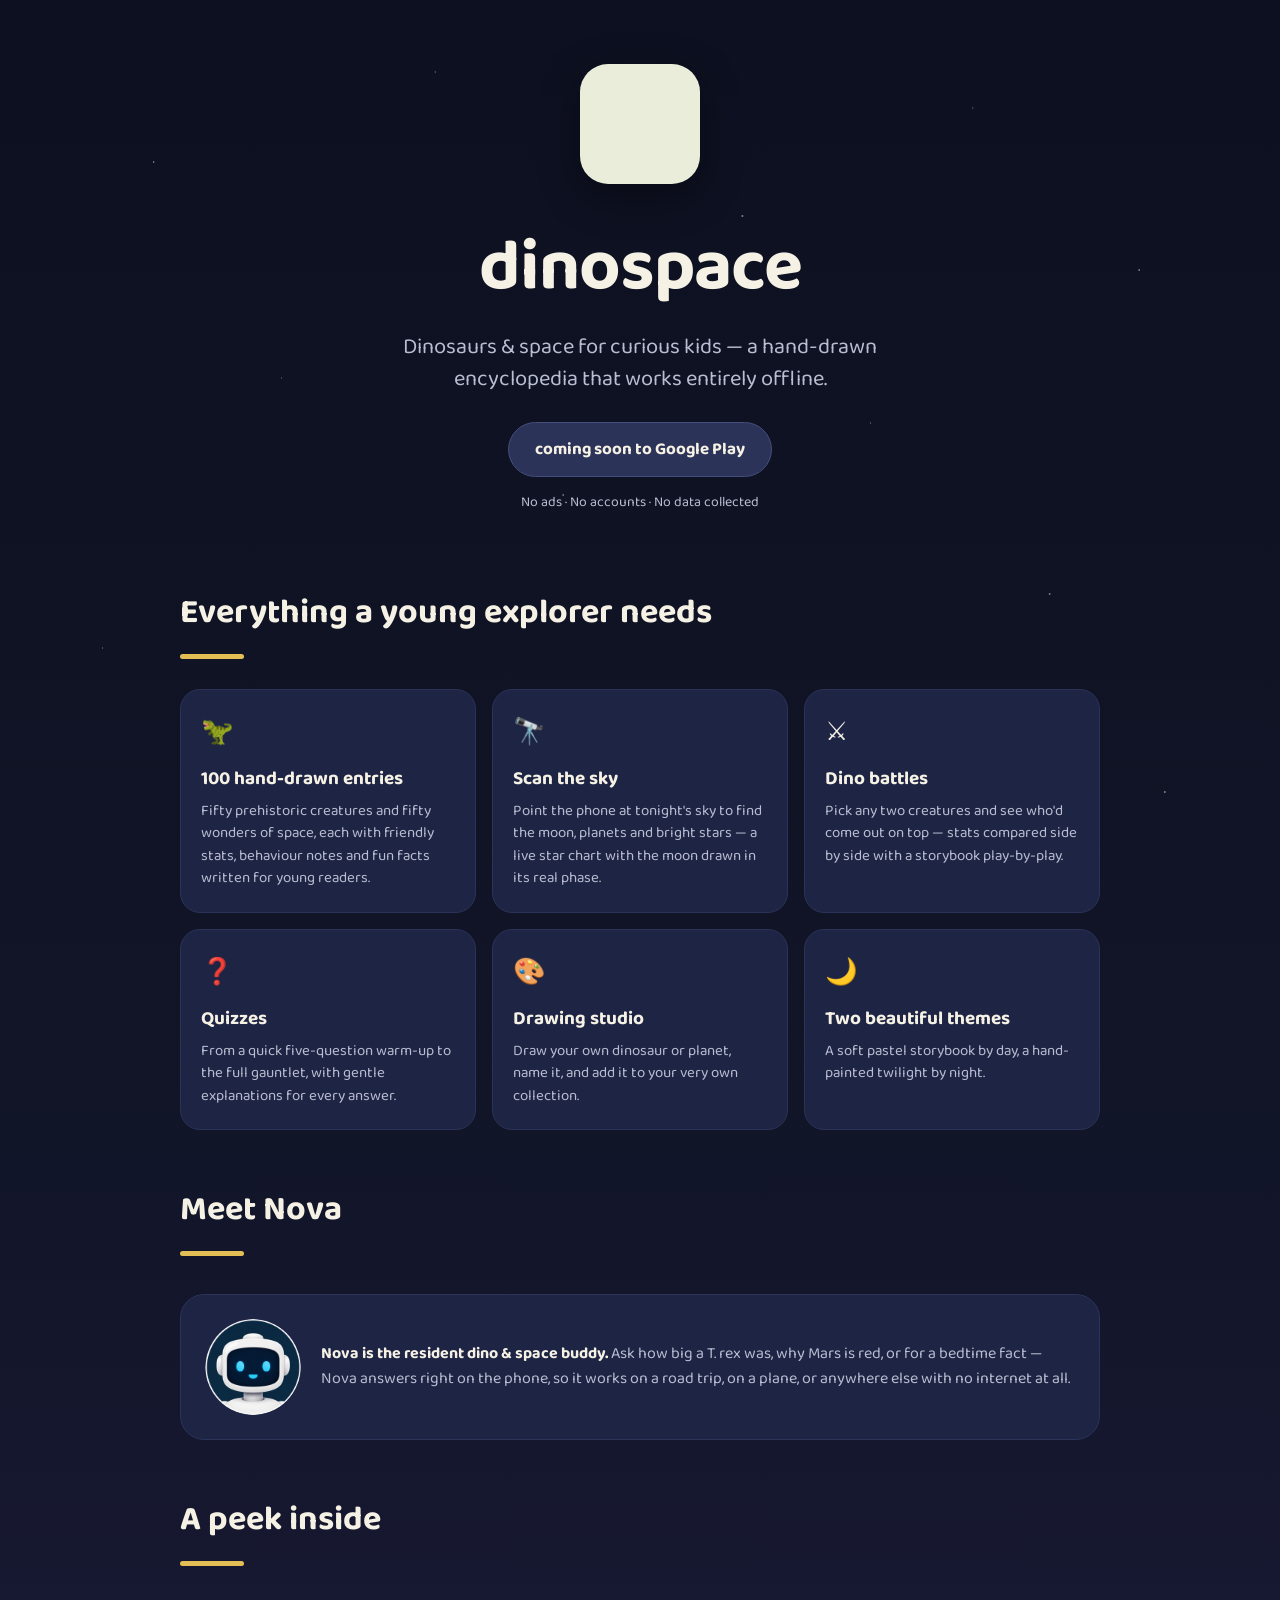
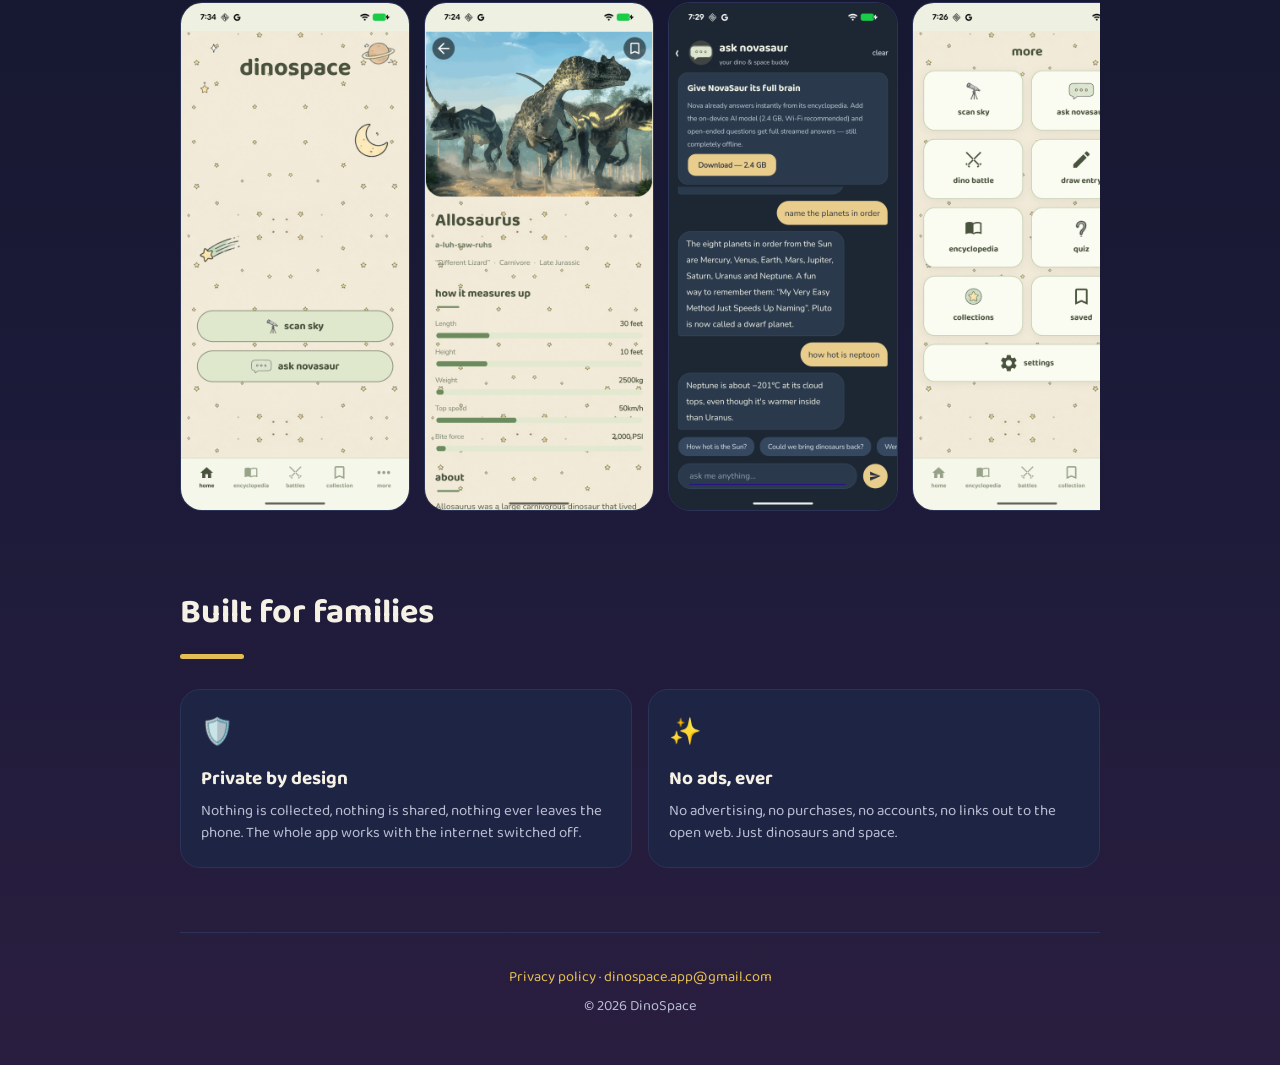
==== docs/index.html @ 6e9ebc9a "A front door on the web: the DinoSpace landing page, twilight-styled, with the privacy policy one cl" ====
<!DOCTYPE html>
<html lang="en">
<head>
<meta charset="utf-8">
<meta name="viewport" content="width=device-width, initial-scale=1">
<title>DinoSpace — dinosaurs &amp; space for curious kids</title>
<meta name="description" content="A hand-drawn dinosaur and space encyclopedia for kids. 100 entries, quizzes, dino battles, a live sky scanner and a friendly robot buddy — entirely offline, no ads, no accounts.">
<meta property="og:title" content="DinoSpace — dinosaurs &amp; space for curious kids">
<meta property="og:description" content="A hand-drawn dinosaur and space encyclopedia for kids. Entirely offline. No ads, no accounts, no data collected.">
<meta property="og:image" content="https://karthikeya0923.github.io/dinospace/assets/feature.png">
<link rel="icon" type="image/png" href="assets/icon.png">
<link rel="preconnect" href="https://fonts.googleapis.com">
<link rel="preconnect" href="https://fonts.gstatic.com" crossorigin>
<link href="https://fonts.googleapis.com/css2?family=Baloo+2:wght@500;700&display=swap" rel="stylesheet">
<style>
  :root{
    --night:#111527; --night2:#1b2140; --cream:#F5F1E4; --muted:#B9BDD1;
    --gold:#E3BE55; --sage:#7d9b76; --card:#1e2444;
  }
  *{margin:0;padding:0;box-sizing:border-box}
  body{
    font-family:'Baloo 2',system-ui,sans-serif; color:var(--cream);
    background:linear-gradient(180deg,#0d1020 0%, #111527 40%, #1b1a38 75%, #2a1e3f 100%);
    min-height:100vh; overflow-x:hidden;
  }
  /* a quiet star field, no scripts needed */
  .stars{position:fixed;inset:0;pointer-events:none;opacity:.7;background-image:
    radial-gradient(1.2px 1.2px at 12% 18%, #fff, transparent),
    radial-gradient(1px 1px at 34% 8%, #ffffffcc, transparent),
    radial-gradient(1.4px 1.4px at 58% 24%, #fff, transparent),
    radial-gradient(1px 1px at 76% 12%, #ffffffaa, transparent),
    radial-gradient(1.3px 1.3px at 89% 30%, #fff, transparent),
    radial-gradient(1px 1px at 22% 42%, #ffffff99, transparent),
    radial-gradient(1.2px 1.2px at 44% 55%, #fff, transparent),
    radial-gradient(1px 1px at 68% 47%, #ffffffbb, transparent),
    radial-gradient(1.3px 1.3px at 82% 66%, #fff, transparent),
    radial-gradient(1px 1px at 8% 72%, #ffffffaa, transparent),
    radial-gradient(1.2px 1.2px at 30% 85%, #fff, transparent),
    radial-gradient(1px 1px at 55% 78%, #ffffff99, transparent),
    radial-gradient(1.4px 1.4px at 91% 88%, #fff, transparent);}
  .wrap{max-width:960px;margin:0 auto;padding:0 20px;position:relative}
  header{padding:64px 0 28px;text-align:center}
  header img.icon{width:120px;height:120px;border-radius:28px;box-shadow:0 12px 40px #00000066}
  h1{font-size:clamp(44px,8vw,72px);font-weight:700;letter-spacing:-1px;margin-top:18px}
  .tagline{font-size:clamp(17px,3vw,22px);color:var(--muted);max-width:560px;margin:6px auto 0;line-height:1.45}
  .badge{display:inline-block;margin-top:26px;background:var(--gold);color:#241d06;font-weight:700;
    padding:13px 26px;border-radius:100px;font-size:17px;text-decoration:none}
  .badge.soon{background:#2c3358;color:var(--cream);border:1.5px solid #454e7c}
  .trust{margin-top:14px;color:var(--muted);font-size:14px}
  section{padding:44px 0 8px}
  h2{font-size:clamp(26px,4.5vw,34px);margin-bottom:6px}
  h2 + p.sub{color:var(--muted);margin-bottom:24px;font-size:16.5px}
  .accent{display:inline-block;width:64px;height:5px;border-radius:3px;background:var(--gold);margin:8px 0 22px}
  .grid{display:grid;grid-template-columns:repeat(auto-fit,minmax(260px,1fr));gap:16px}
  .card{background:var(--card);border:1.4px solid #2c3358;border-radius:20px;padding:22px 20px}
  .card h3{font-size:19px;margin-bottom:6px;color:var(--cream)}
  .card p{color:var(--muted);font-size:15px;line-height:1.5}
  .card .em{font-size:26px;display:block;margin-bottom:10px}
  .buddy{display:flex;gap:20px;align-items:center;background:var(--card);border:1.4px solid #2c3358;
    border-radius:24px;padding:24px;margin-top:8px;flex-wrap:wrap}
  .buddy img{width:96px;height:96px;border-radius:50%}
  .buddy p{color:var(--muted);line-height:1.55;flex:1;min-width:240px}
  .shots{display:flex;gap:14px;overflow-x:auto;padding:6px 2px 22px;scroll-snap-type:x mandatory}
  .shots img{width:230px;border-radius:22px;border:1.4px solid #2c3358;scroll-snap-align:start;flex:none}
  footer{margin-top:56px;padding:30px 0 44px;border-top:1px solid #2c3358;color:var(--muted);font-size:14.5px;text-align:center;line-height:2}
  footer a{color:var(--gold);text-decoration:none}
</style>
</head>
<body>
<div class="stars"></div>
<div class="wrap">

  <header>
    <img class="icon" src="assets/icon.png" alt="DinoSpace app icon">
    <h1>dinospace</h1>
    <p class="tagline">Dinosaurs &amp; space for curious kids — a hand-drawn encyclopedia that works entirely offline.</p>
    <a class="badge soon" href="#" onclick="return false">coming soon to Google Play</a>
    <p class="trust">No ads · No accounts · No data collected</p>
  </header>

  <section>
    <h2>Everything a young explorer needs</h2>
    <span class="accent"></span>
    <div class="grid">
      <div class="card"><span class="em">🦖</span><h3>100 hand-drawn entries</h3><p>Fifty prehistoric creatures and fifty wonders of space, each with friendly stats, behaviour notes and fun facts written for young readers.</p></div>
      <div class="card"><span class="em">🔭</span><h3>Scan the sky</h3><p>Point the phone at tonight's sky to find the moon, planets and bright stars — a live star chart with the moon drawn in its real phase.</p></div>
      <div class="card"><span class="em">⚔️</span><h3>Dino battles</h3><p>Pick any two creatures and see who'd come out on top — stats compared side by side with a storybook play-by-play.</p></div>
      <div class="card"><span class="em">❓</span><h3>Quizzes</h3><p>From a quick five-question warm-up to the full gauntlet, with gentle explanations for every answer.</p></div>
      <div class="card"><span class="em">🎨</span><h3>Drawing studio</h3><p>Draw your own dinosaur or planet, name it, and add it to your very own collection.</p></div>
      <div class="card"><span class="em">🌙</span><h3>Two beautiful themes</h3><p>A soft pastel storybook by day, a hand-painted twilight by night.</p></div>
    </div>
  </section>

  <section>
    <h2>Meet Nova</h2>
    <span class="accent"></span>
    <div class="buddy">
      <img src="assets/nova.png" alt="Nova, the DinoSpace robot buddy">
      <p><strong style="color:var(--cream)">Nova is the resident dino &amp; space buddy.</strong> Ask how big a T.&nbsp;rex was, why Mars is red, or for a bedtime fact — Nova answers right on the phone, so it works on a road trip, on a plane, or anywhere else with no internet at all.</p>
    </div>
  </section>

  <section>
    <h2>A peek inside</h2>
    <span class="accent"></span>
    <div class="shots">
      <img src="store-screenshots/01-home.png" alt="DinoSpace home screen">
      <img src="store-screenshots/02-creature-entry.png" alt="A creature entry page">
      <img src="store-screenshots/03-ask-novasaur.png" alt="Asking Nova a question">
      <img src="store-screenshots/04-more-grid.png" alt="All activities">
      <img src="store-screenshots/05-dinospace-theme.png" alt="The twilight theme">
      <img src="store-screenshots/06-quiz-night-theme.png" alt="Quiz time">
    </div>
  </section>

  <section>
    <h2>Built for families</h2>
    <span class="accent"></span>
    <div class="grid">
      <div class="card"><span class="em">🛡️</span><h3>Private by design</h3><p>Nothing is collected, nothing is shared, nothing ever leaves the phone. The whole app works with the internet switched off.</p></div>
      <div class="card"><span class="em">✨</span><h3>No ads, ever</h3><p>No advertising, no purchases, no accounts, no links out to the open web. Just dinosaurs and space.</p></div>
    </div>
  </section>

  <footer>
    <a href="privacy.html">Privacy policy</a> · <a href="mailto:dinospace.app@gmail.com">dinospace.app@gmail.com</a><br>
    © 2026 DinoSpace
  </footer>

</div>
</body>
</html>
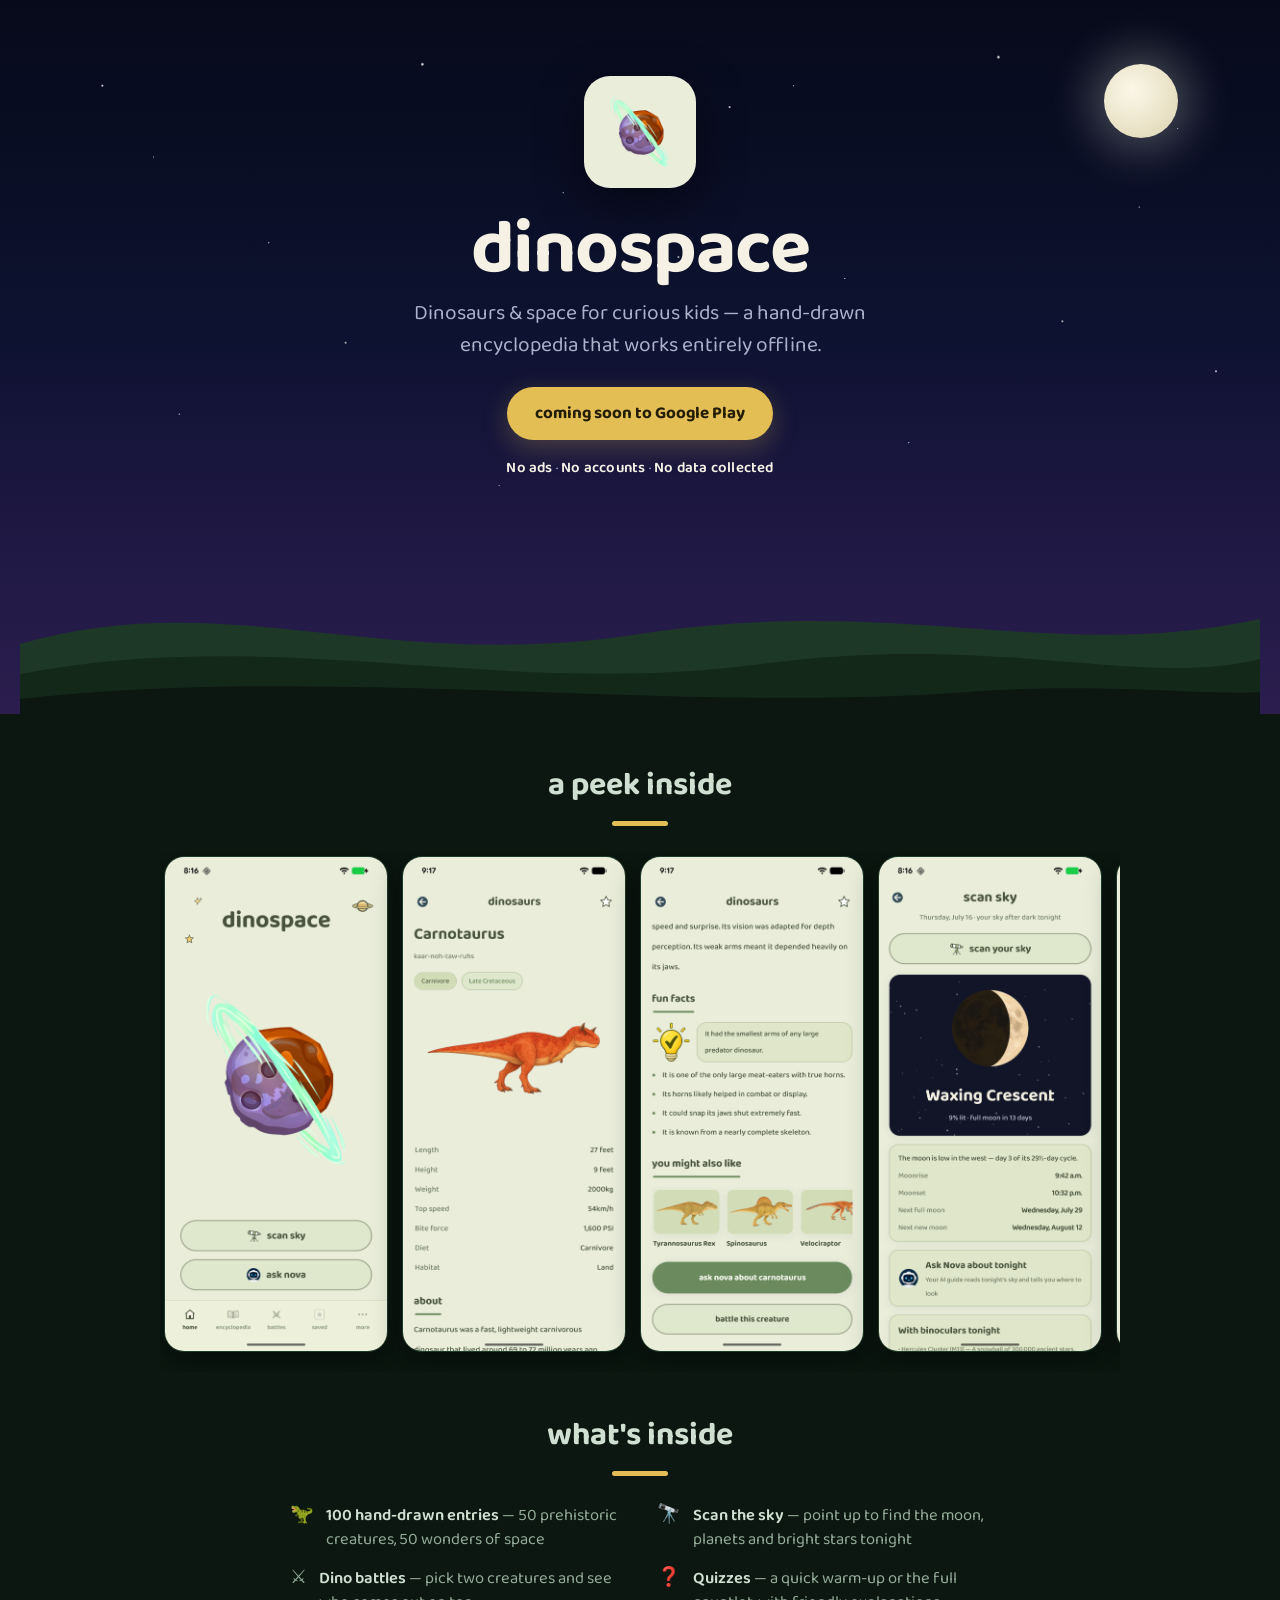
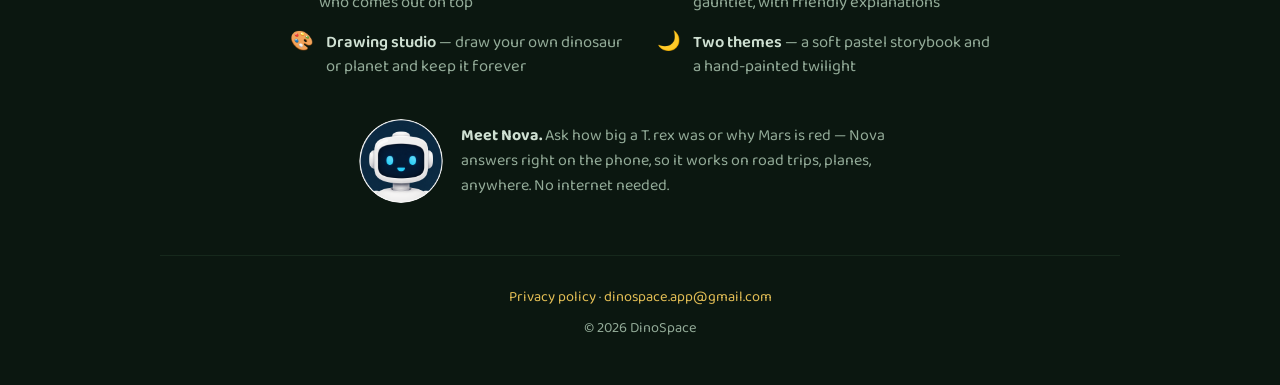
==== commit 8c716187: "The site sits under real stars on grassy hills, the readme shows the app off properly, and the icon " ====
--- a/docs/index.html
+++ b/docs/index.html
@@ -11,122 +11,157 @@
 <link rel="icon" type="image/png" href="assets/icon.png">
 <link rel="preconnect" href="https://fonts.googleapis.com">
 <link rel="preconnect" href="https://fonts.gstatic.com" crossorigin>
-<link href="https://fonts.googleapis.com/css2?family=Baloo+2:wght@500;700&display=swap" rel="stylesheet">
+<link href="https://fonts.googleapis.com/css2?family=Baloo+2:wght@500;600;700&display=swap" rel="stylesheet">
 <style>
   :root{
-    --night:#111527; --night2:#1b2140; --cream:#F5F1E4; --muted:#B9BDD1;
-    --gold:#E3BE55; --sage:#7d9b76; --card:#1e2444;
+    --cream:#f5f1e4; --muted:#aab1c9; --gold:#e3be55;
+    --grass-text:#cfe0d2; --grass-muted:#93ab98;
   }
   *{margin:0;padding:0;box-sizing:border-box}
-  body{
-    font-family:'Baloo 2',system-ui,sans-serif; color:var(--cream);
-    background:linear-gradient(180deg,#0d1020 0%, #111527 40%, #1b1a38 75%, #2a1e3f 100%);
-    min-height:100vh; overflow-x:hidden;
+  html{scroll-behavior:smooth}
+  body{font-family:'Baloo 2',system-ui,sans-serif;background:#0b1710;color:var(--cream);overflow-x:hidden}
+
+  /* ---------- the night sky ---------- */
+  .sky{
+    position:relative;
+    background:linear-gradient(180deg,#060a1a 0%,#0d1230 46%,#1d1742 72%,#2b1e4e 100%);
+    padding:76px 20px 0;
+    text-align:center;
   }
-  /* a quiet star field, no scripts needed */
-  .stars{position:fixed;inset:0;pointer-events:none;opacity:.7;background-image:
-    radial-gradient(1.2px 1.2px at 12% 18%, #fff, transparent),
-    radial-gradient(1px 1px at 34% 8%, #ffffffcc, transparent),
-    radial-gradient(1.4px 1.4px at 58% 24%, #fff, transparent),
-    radial-gradient(1px 1px at 76% 12%, #ffffffaa, transparent),
-    radial-gradient(1.3px 1.3px at 89% 30%, #fff, transparent),
-    radial-gradient(1px 1px at 22% 42%, #ffffff99, transparent),
-    radial-gradient(1.2px 1.2px at 44% 55%, #fff, transparent),
-    radial-gradient(1px 1px at 68% 47%, #ffffffbb, transparent),
-    radial-gradient(1.3px 1.3px at 82% 66%, #fff, transparent),
-    radial-gradient(1px 1px at 8% 72%, #ffffffaa, transparent),
-    radial-gradient(1.2px 1.2px at 30% 85%, #fff, transparent),
-    radial-gradient(1px 1px at 55% 78%, #ffffff99, transparent),
-    radial-gradient(1.4px 1.4px at 91% 88%, #fff, transparent);}
-  .wrap{max-width:960px;margin:0 auto;padding:0 20px;position:relative}
-  header{padding:64px 0 28px;text-align:center}
-  header img.icon{width:120px;height:120px;border-radius:28px;box-shadow:0 12px 40px #00000066}
-  h1{font-size:clamp(44px,8vw,72px);font-weight:700;letter-spacing:-1px;margin-top:18px}
-  .tagline{font-size:clamp(17px,3vw,22px);color:var(--muted);max-width:560px;margin:6px auto 0;line-height:1.45}
-  .badge{display:inline-block;margin-top:26px;background:var(--gold);color:#241d06;font-weight:700;
-    padding:13px 26px;border-radius:100px;font-size:17px;text-decoration:none}
-  .badge.soon{background:#2c3358;color:var(--cream);border:1.5px solid #454e7c}
-  .trust{margin-top:14px;color:var(--muted);font-size:14px}
-  section{padding:44px 0 8px}
-  h2{font-size:clamp(26px,4.5vw,34px);margin-bottom:6px}
-  h2 + p.sub{color:var(--muted);margin-bottom:24px;font-size:16.5px}
-  .accent{display:inline-block;width:64px;height:5px;border-radius:3px;background:var(--gold);margin:8px 0 22px}
-  .grid{display:grid;grid-template-columns:repeat(auto-fit,minmax(260px,1fr));gap:16px}
-  .card{background:var(--card);border:1.4px solid #2c3358;border-radius:20px;padding:22px 20px}
-  .card h3{font-size:19px;margin-bottom:6px;color:var(--cream)}
-  .card p{color:var(--muted);font-size:15px;line-height:1.5}
-  .card .em{font-size:26px;display:block;margin-bottom:10px}
-  .buddy{display:flex;gap:20px;align-items:center;background:var(--card);border:1.4px solid #2c3358;
-    border-radius:24px;padding:24px;margin-top:8px;flex-wrap:wrap}
-  .buddy img{width:96px;height:96px;border-radius:50%}
-  .buddy p{color:var(--muted);line-height:1.55;flex:1;min-width:240px}
-  .shots{display:flex;gap:14px;overflow-x:auto;padding:6px 2px 22px;scroll-snap-type:x mandatory}
-  .shots img{width:230px;border-radius:22px;border:1.4px solid #2c3358;scroll-snap-align:start;flex:none}
-  footer{margin-top:56px;padding:30px 0 44px;border-top:1px solid #2c3358;color:var(--muted);font-size:14.5px;text-align:center;line-height:2}
+  .stars,.stars2{position:absolute;inset:0;pointer-events:none}
+  .stars{background-image:
+    radial-gradient(1.5px 1.5px at 8% 12%,#fff,transparent),
+    radial-gradient(1px 1px at 21% 34%,#dfe6ff,transparent),
+    radial-gradient(2px 2px at 33% 9%,#fff,transparent),
+    radial-gradient(1px 1px at 44% 27%,#cdd6ff,transparent),
+    radial-gradient(1.5px 1.5px at 57% 15%,#fff,transparent),
+    radial-gradient(1px 1px at 66% 39%,#dfe6ff,transparent),
+    radial-gradient(2px 2px at 78% 8%,#fff,transparent),
+    radial-gradient(1px 1px at 89% 29%,#cdd6ff,transparent),
+    radial-gradient(1.5px 1.5px at 95% 52%,#fff,transparent),
+    radial-gradient(1px 1px at 14% 58%,#dfe6ff,transparent),
+    radial-gradient(1.5px 1.5px at 48% 55%,#fff,transparent),
+    radial-gradient(1px 1px at 71% 62%,#cdd6ff,transparent);}
+  .stars2{background-image:
+    radial-gradient(1px 1px at 12% 22%,#ffffffb0,transparent),
+    radial-gradient(1.5px 1.5px at 27% 48%,#ffffffd0,transparent),
+    radial-gradient(1px 1px at 39% 68%,#ffffffa0,transparent),
+    radial-gradient(1.5px 1.5px at 53% 36%,#ffffffd0,transparent),
+    radial-gradient(1px 1px at 62% 12%,#ffffffb0,transparent),
+    radial-gradient(1.5px 1.5px at 83% 45%,#ffffffd0,transparent),
+    radial-gradient(1px 1px at 92% 18%,#ffffffa0,transparent);
+    animation:twinkle 3.6s ease-in-out infinite alternate;}
+  @keyframes twinkle{from{opacity:.25}to{opacity:1}}
+
+  .moon{
+    position:absolute;top:64px;right:8%;width:74px;height:74px;border-radius:50%;
+    background:radial-gradient(circle at 38% 36%,#fbf7e8,#e9e2c6 62%,#d9d0ae);
+    box-shadow:0 0 46px 12px rgba(245,241,228,.28);
+  }
+  @media(max-width:640px){.moon{width:52px;height:52px;right:10%;top:44px}}
+
+  .hero{position:relative;max-width:660px;margin:0 auto}
+  .hero img.icon{width:112px;height:112px;border-radius:26px;box-shadow:0 14px 44px rgba(0,0,0,.55)}
+  .hero h1{font-size:clamp(46px,9vw,76px);font-weight:700;letter-spacing:-1.5px;margin-top:16px;line-height:1}
+  .hero p.tag{font-size:clamp(17px,3.2vw,21px);color:var(--muted);margin:10px auto 0;max-width:520px;line-height:1.5}
+  .pill{display:inline-block;margin-top:26px;padding:13px 28px;border-radius:100px;font-weight:700;font-size:17px;
+    color:#241d06;background:var(--gold);text-decoration:none;box-shadow:0 8px 26px rgba(227,190,85,.25)}
+  .trust{margin-top:16px;font-size:15px;color:var(--muted);letter-spacing:.2px}
+  .trust b{color:var(--cream);font-weight:600}
+
+  /* ---------- grassy hills ---------- */
+  .hills{display:block;width:100%;height:190px;margin-top:44px}
+  @media(max-width:640px){.hills{height:120px;margin-top:34px}}
+
+  /* ---------- on the grass ---------- */
+  .grass{background:#0b1710;padding:8px 20px 30px}
+  .inner{max-width:960px;margin:0 auto}
+  h2{font-size:clamp(24px,4.5vw,32px);color:var(--grass-text);text-align:center;margin-top:38px}
+  .rule{width:56px;height:5px;border-radius:3px;background:var(--gold);margin:10px auto 26px}
+
+  .shots{display:flex;gap:14px;overflow-x:auto;padding:4px 4px 20px;scroll-snap-type:x mandatory;
+    -webkit-overflow-scrolling:touch}
+  .shots img{width:224px;border-radius:20px;border:1px solid #1e3a28;scroll-snap-align:center;flex:none;
+    box-shadow:0 10px 30px rgba(0,0,0,.4)}
+
+  .feat{max-width:700px;margin:0 auto;display:grid;grid-template-columns:1fr 1fr;gap:14px 34px}
+  @media(max-width:600px){.feat{grid-template-columns:1fr}}
+  .feat div{display:flex;gap:12px;align-items:baseline;font-size:16.5px;color:var(--grass-muted);line-height:1.45}
+  .feat b{color:var(--grass-text);font-weight:600}
+  .feat span.e{flex:none;font-size:19px}
+
+  .nova{max-width:640px;margin:40px auto 0;display:flex;gap:18px;align-items:center;justify-content:center;flex-wrap:wrap;text-align:left}
+  .nova img{width:84px;height:84px;border-radius:50%;flex:none}
+  .nova p{color:var(--grass-muted);font-size:16px;line-height:1.55;max-width:460px}
+  .nova b{color:var(--grass-text)}
+
+  footer{margin-top:52px;padding:26px 0 12px;border-top:1px solid #16281c;text-align:center;
+    color:var(--grass-muted);font-size:14.5px;line-height:2.1}
   footer a{color:var(--gold);text-decoration:none}
 </style>
 </head>
 <body>
-<div class="stars"></div>
-<div class="wrap">
 
-  <header>
+<div class="sky">
+  <div class="stars"></div>
+  <div class="stars2"></div>
+  <div class="moon"></div>
+
+  <div class="hero">
     <img class="icon" src="assets/icon.png" alt="DinoSpace app icon">
     <h1>dinospace</h1>
-    <p class="tagline">Dinosaurs &amp; space for curious kids — a hand-drawn encyclopedia that works entirely offline.</p>
-    <a class="badge soon" href="#" onclick="return false">coming soon to Google Play</a>
-    <p class="trust">No ads · No accounts · No data collected</p>
-  </header>
+    <p class="tag">Dinosaurs &amp; space for curious kids — a hand-drawn encyclopedia that works entirely offline.</p>
+    <a class="pill" href="#peek">coming soon to Google Play</a>
+    <p class="trust"><b>No ads</b> · <b>No accounts</b> · <b>No data collected</b></p>
+  </div>
 
-  <section>
-    <h2>Everything a young explorer needs</h2>
-    <span class="accent"></span>
-    <div class="grid">
-      <div class="card"><span class="em">🦖</span><h3>100 hand-drawn entries</h3><p>Fifty prehistoric creatures and fifty wonders of space, each with friendly stats, behaviour notes and fun facts written for young readers.</p></div>
-      <div class="card"><span class="em">🔭</span><h3>Scan the sky</h3><p>Point the phone at tonight's sky to find the moon, planets and bright stars — a live star chart with the moon drawn in its real phase.</p></div>
-      <div class="card"><span class="em">⚔️</span><h3>Dino battles</h3><p>Pick any two creatures and see who'd come out on top — stats compared side by side with a storybook play-by-play.</p></div>
-      <div class="card"><span class="em">❓</span><h3>Quizzes</h3><p>From a quick five-question warm-up to the full gauntlet, with gentle explanations for every answer.</p></div>
-      <div class="card"><span class="em">🎨</span><h3>Drawing studio</h3><p>Draw your own dinosaur or planet, name it, and add it to your very own collection.</p></div>
-      <div class="card"><span class="em">🌙</span><h3>Two beautiful themes</h3><p>A soft pastel storybook by day, a hand-painted twilight by night.</p></div>
-    </div>
-  </section>
+  <!-- grassy hills, three quiet layers -->
+  <svg class="hills" viewBox="0 0 1440 190" preserveAspectRatio="none" aria-hidden="true">
+    <path d="M0,120 C240,60 420,150 720,110 C1020,70 1200,140 1440,95 L1440,190 L0,190 Z" fill="#1d3826"/>
+    <path d="M0,150 C300,100 560,175 860,140 C1140,108 1300,165 1440,135 L1440,190 L0,190 Z" fill="#14281a"/>
+    <path d="M0,175 C360,140 760,190 1100,168 C1260,158 1380,172 1440,168 L1440,190 L0,190 Z" fill="#0b1710"/>
+  </svg>
+</div>
 
-  <section>
-    <h2>Meet Nova</h2>
-    <span class="accent"></span>
-    <div class="buddy">
-      <img src="assets/nova.png" alt="Nova, the DinoSpace robot buddy">
-      <p><strong style="color:var(--cream)">Nova is the resident dino &amp; space buddy.</strong> Ask how big a T.&nbsp;rex was, why Mars is red, or for a bedtime fact — Nova answers right on the phone, so it works on a road trip, on a plane, or anywhere else with no internet at all.</p>
-    </div>
-  </section>
+<div class="grass">
+  <div class="inner">
 
-  <section>
-    <h2>A peek inside</h2>
-    <span class="accent"></span>
+    <h2 id="peek">a peek inside</h2>
+    <div class="rule"></div>
     <div class="shots">
       <img src="store-screenshots/01-home.png" alt="DinoSpace home screen">
       <img src="store-screenshots/02-creature-entry.png" alt="A creature entry page">
-      <img src="store-screenshots/03-ask-novasaur.png" alt="Asking Nova a question">
-      <img src="store-screenshots/04-more-grid.png" alt="All activities">
-      <img src="store-screenshots/05-dinospace-theme.png" alt="The twilight theme">
-      <img src="store-screenshots/06-quiz-night-theme.png" alt="Quiz time">
+      <img src="store-screenshots/03-fun-facts.png" alt="Fun facts on an entry">
+      <img src="store-screenshots/04-scan-sky.png" alt="Scan sky with tonight's moon">
+      <img src="store-screenshots/05-quiz.png" alt="A quiz question">
+      <img src="store-screenshots/06-dino-battle.png" alt="Dino battle">
+      <img src="store-screenshots/07-home-twilight.png" alt="Home in the twilight theme">
+      <img src="store-screenshots/08-encyclopedia-twilight.png" alt="The encyclopedia in the twilight theme">
     </div>
-  </section>
 
-  <section>
-    <h2>Built for families</h2>
-    <span class="accent"></span>
-    <div class="grid">
-      <div class="card"><span class="em">🛡️</span><h3>Private by design</h3><p>Nothing is collected, nothing is shared, nothing ever leaves the phone. The whole app works with the internet switched off.</p></div>
-      <div class="card"><span class="em">✨</span><h3>No ads, ever</h3><p>No advertising, no purchases, no accounts, no links out to the open web. Just dinosaurs and space.</p></div>
+    <h2>what's inside</h2>
+    <div class="rule"></div>
+    <div class="feat">
+      <div><span class="e">🦖</span><p><b>100 hand-drawn entries</b> — 50 prehistoric creatures, 50 wonders of space</p></div>
+      <div><span class="e">🔭</span><p><b>Scan the sky</b> — point up to find the moon, planets and bright stars tonight</p></div>
+      <div><span class="e">⚔️</span><p><b>Dino battles</b> — pick two creatures and see who comes out on top</p></div>
+      <div><span class="e">❓</span><p><b>Quizzes</b> — a quick warm-up or the full gauntlet, with friendly explanations</p></div>
+      <div><span class="e">🎨</span><p><b>Drawing studio</b> — draw your own dinosaur or planet and keep it forever</p></div>
+      <div><span class="e">🌙</span><p><b>Two themes</b> — a soft pastel storybook and a hand-painted twilight</p></div>
     </div>
-  </section>
 
-  <footer>
-    <a href="privacy.html">Privacy policy</a> · <a href="mailto:dinospace.app@gmail.com">dinospace.app@gmail.com</a><br>
-    © 2026 DinoSpace
-  </footer>
+    <div class="nova">
+      <img src="assets/nova.png" alt="Nova, the DinoSpace robot buddy">
+      <p><b>Meet Nova.</b> Ask how big a T.&nbsp;rex was or why Mars is red — Nova answers right on the phone, so it works on road trips, planes, anywhere. No internet needed.</p>
+    </div>
 
+    <footer>
+      <a href="privacy.html">Privacy policy</a> · <a href="mailto:dinospace.app@gmail.com">dinospace.app@gmail.com</a><br>
+      © 2026 DinoSpace
+    </footer>
+
+  </div>
 </div>
+
 </body>
 </html>
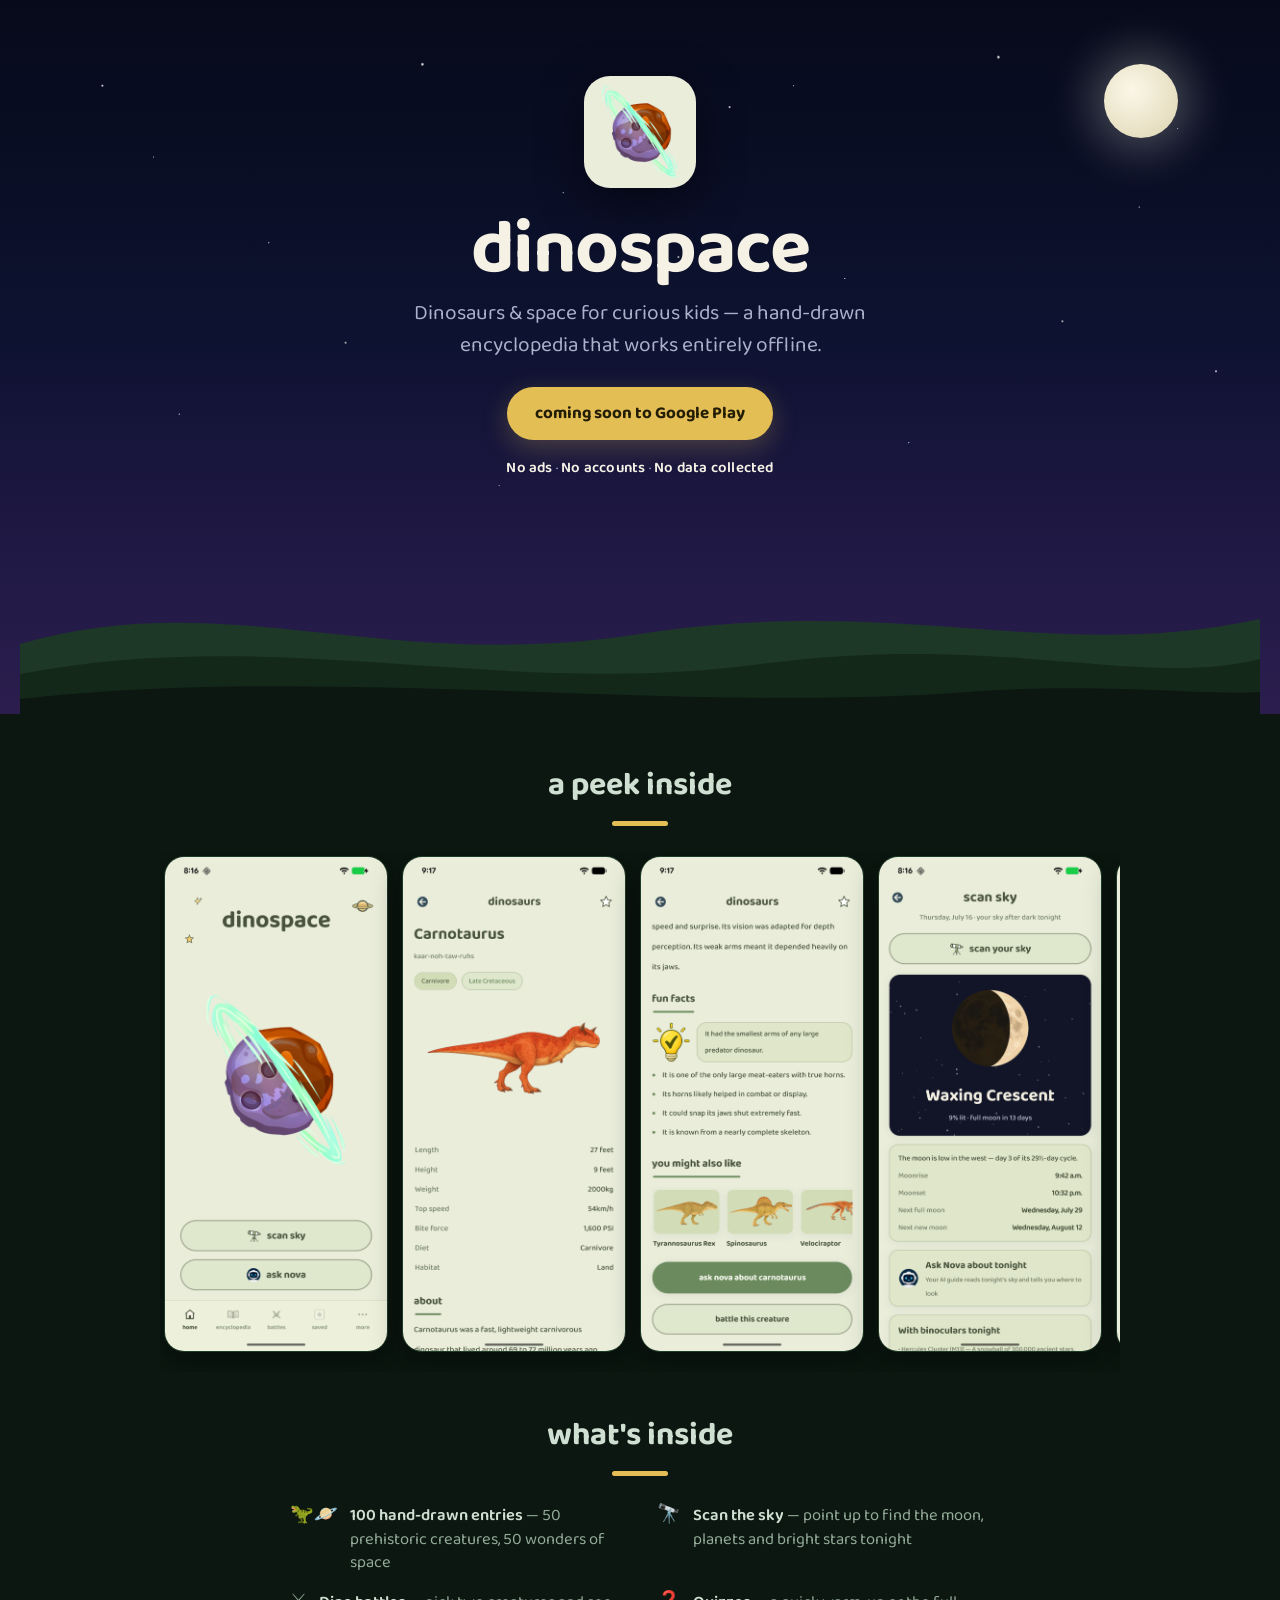
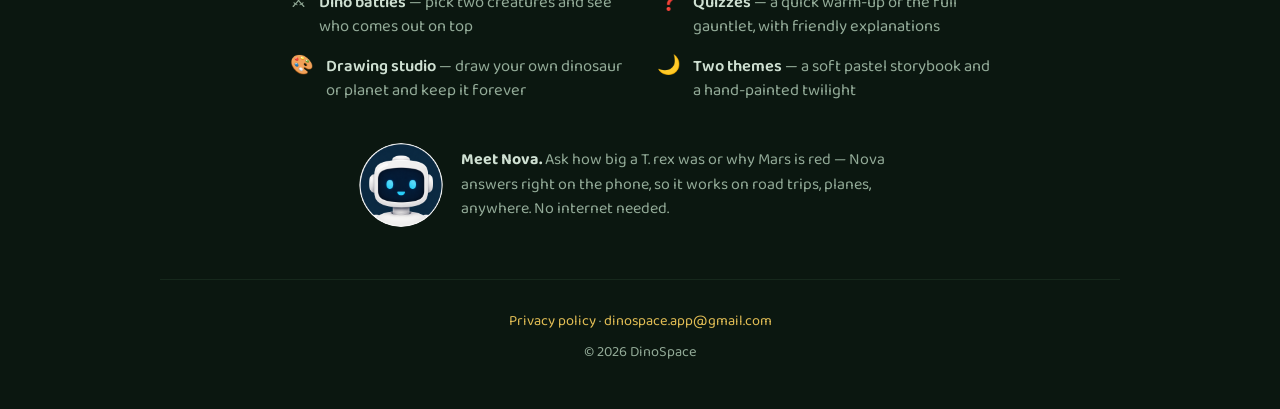
==== commit 7405e75e: "The planet takes up its whole tile now, and the dino gets a planet next to it" ====
--- a/docs/index.html
+++ b/docs/index.html
@@ -142,7 +142,7 @@
     <h2>what's inside</h2>
     <div class="rule"></div>
     <div class="feat">
-      <div><span class="e">🦖</span><p><b>100 hand-drawn entries</b> — 50 prehistoric creatures, 50 wonders of space</p></div>
+      <div><span class="e">🦖🪐</span><p><b>100 hand-drawn entries</b> — 50 prehistoric creatures, 50 wonders of space</p></div>
       <div><span class="e">🔭</span><p><b>Scan the sky</b> — point up to find the moon, planets and bright stars tonight</p></div>
       <div><span class="e">⚔️</span><p><b>Dino battles</b> — pick two creatures and see who comes out on top</p></div>
       <div><span class="e">❓</span><p><b>Quizzes</b> — a quick warm-up or the full gauntlet, with friendly explanations</p></div>
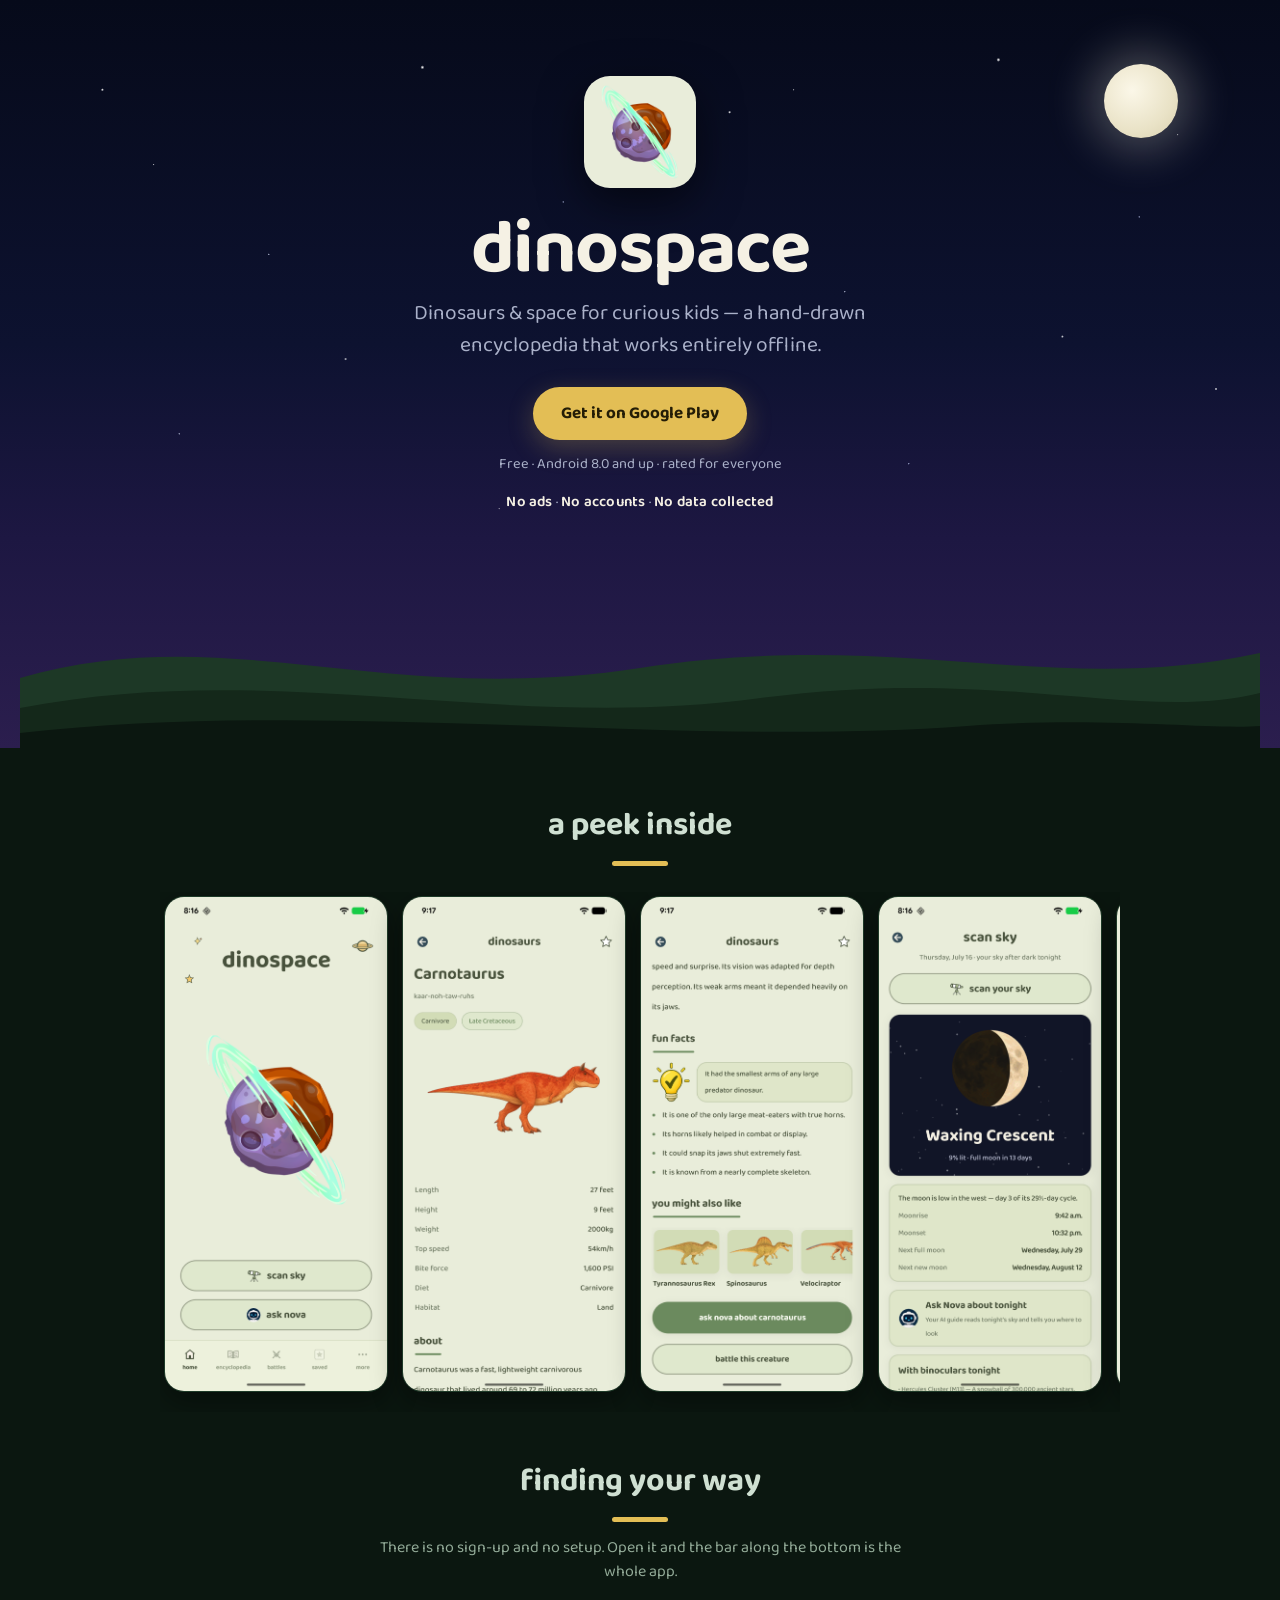
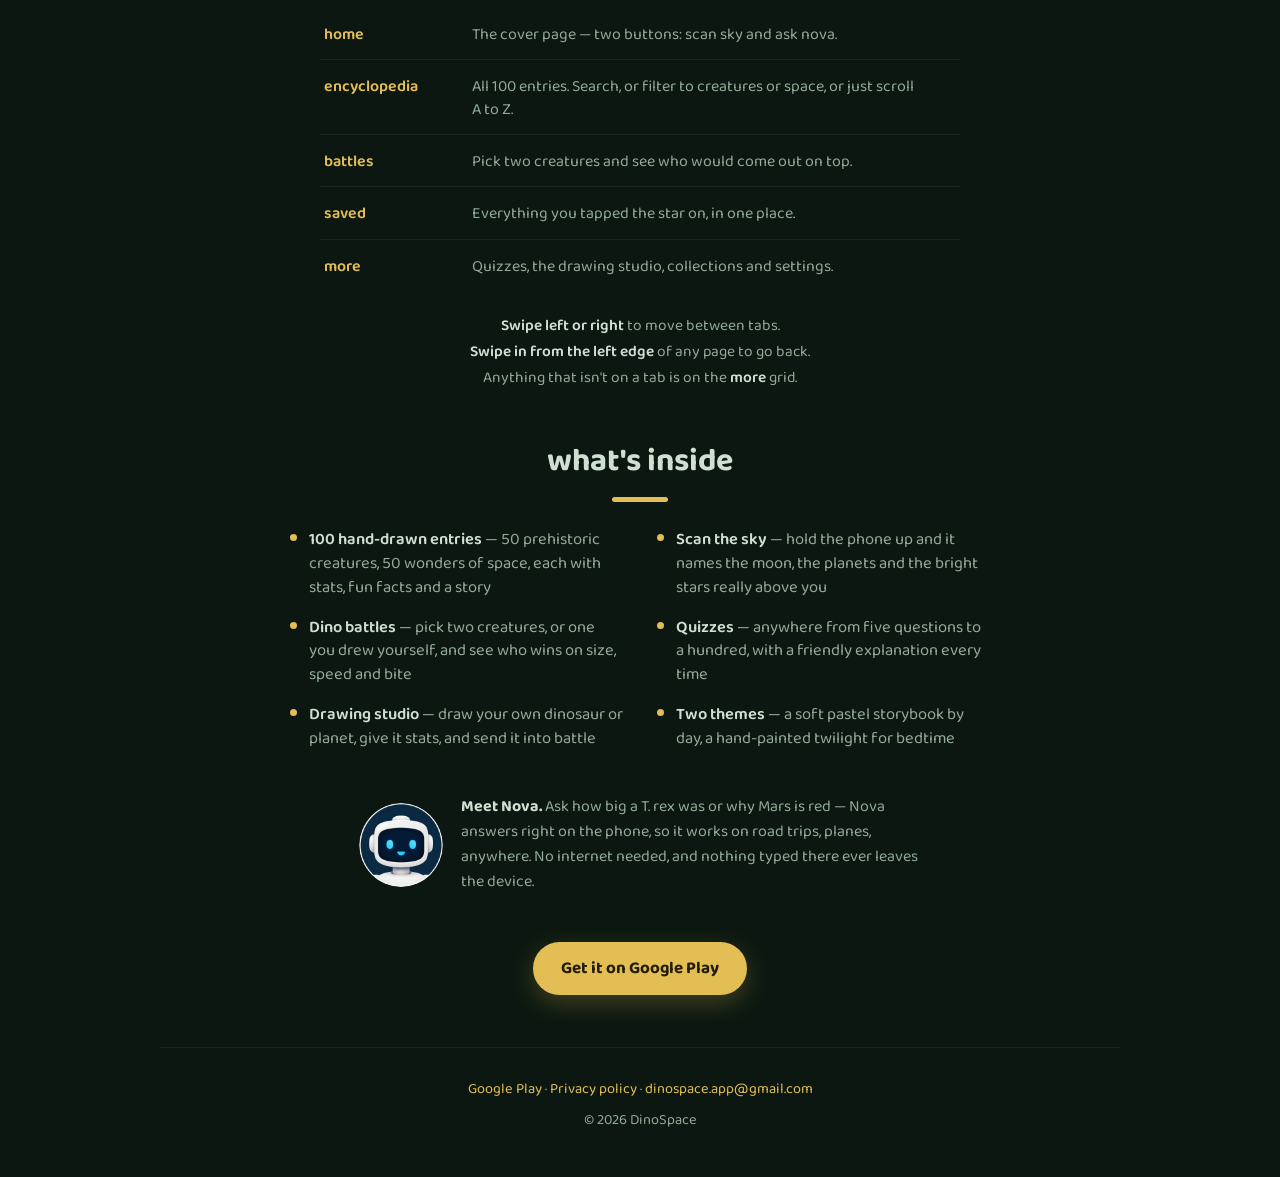
==== commit 300887ea: "The readme and the site teach the app instead of listing it: five tabs, three gestures, and a short " ====
--- a/docs/index.html
+++ b/docs/index.html
@@ -4,7 +4,7 @@
 <meta charset="utf-8">
 <meta name="viewport" content="width=device-width, initial-scale=1">
 <title>DinoSpace — dinosaurs &amp; space for curious kids</title>
-<meta name="description" content="A hand-drawn dinosaur and space encyclopedia for kids. 100 entries, quizzes, dino battles, a live sky scanner and a friendly robot buddy — entirely offline, no ads, no accounts.">
+<meta name="description" content="A hand-drawn dinosaur and space encyclopedia for kids. 100 entries, quizzes, dino battles, a live sky scanner and a friendly robot buddy — entirely offline, no ads, no accounts. Free on Google Play.">
 <meta property="og:title" content="DinoSpace — dinosaurs &amp; space for curious kids">
 <meta property="og:description" content="A hand-drawn dinosaur and space encyclopedia for kids. Entirely offline. No ads, no accounts, no data collected.">
 <meta property="og:image" content="https://karthikeya0923.github.io/dinospace/assets/feature.png">
@@ -66,7 +66,8 @@
   .hero p.tag{font-size:clamp(17px,3.2vw,21px);color:var(--muted);margin:10px auto 0;max-width:520px;line-height:1.5}
   .pill{display:inline-block;margin-top:26px;padding:13px 28px;border-radius:100px;font-weight:700;font-size:17px;
     color:#241d06;background:var(--gold);text-decoration:none;box-shadow:0 8px 26px rgba(227,190,85,.25)}
-  .trust{margin-top:16px;font-size:15px;color:var(--muted);letter-spacing:.2px}
+  .sub{margin-top:12px;font-size:14.5px;color:var(--muted)}
+  .trust{margin-top:14px;font-size:15px;color:var(--muted);letter-spacing:.2px}
   .trust b{color:var(--cream);font-weight:600}
 
   /* ---------- grassy hills ---------- */
@@ -76,24 +77,41 @@
   /* ---------- on the grass ---------- */
   .grass{background:#0b1710;padding:8px 20px 30px}
   .inner{max-width:960px;margin:0 auto}
-  h2{font-size:clamp(24px,4.5vw,32px);color:var(--grass-text);text-align:center;margin-top:38px}
+  h2{font-size:clamp(24px,4.5vw,32px);color:var(--grass-text);text-align:center;margin-top:44px}
   .rule{width:56px;height:5px;border-radius:3px;background:var(--gold);margin:10px auto 26px}
+  .lede{max-width:560px;margin:-12px auto 26px;text-align:center;color:var(--grass-muted);font-size:16px;line-height:1.5}
 
   .shots{display:flex;gap:14px;overflow-x:auto;padding:4px 4px 20px;scroll-snap-type:x mandatory;
     -webkit-overflow-scrolling:touch}
   .shots img{width:224px;border-radius:20px;border:1px solid #1e3a28;scroll-snap-align:center;flex:none;
     box-shadow:0 10px 30px rgba(0,0,0,.4)}
 
-  .feat{max-width:700px;margin:0 auto;display:grid;grid-template-columns:1fr 1fr;gap:14px 34px}
+  /* ---------- the five tabs ---------- */
+  .tabs{max-width:640px;margin:0 auto;display:flex;flex-direction:column;gap:2px}
+  .tabs div{display:grid;grid-template-columns:132px 1fr;gap:16px;padding:13px 4px;
+    border-bottom:1px solid #16281c;font-size:16px;color:var(--grass-muted);line-height:1.45}
+  .tabs div:last-child{border-bottom:none}
+  .tabs b{color:var(--gold);font-weight:600}
+  @media(max-width:520px){.tabs div{grid-template-columns:1fr;gap:3px}}
+  .gestures{max-width:640px;margin:22px auto 0;color:var(--grass-muted);font-size:15.5px;
+    line-height:1.7;text-align:center}
+  .gestures b{color:var(--grass-text);font-weight:600}
+
+  /* ---------- what's inside ---------- */
+  .feat{max-width:700px;margin:0 auto;display:grid;grid-template-columns:1fr 1fr;gap:16px 34px}
   @media(max-width:600px){.feat{grid-template-columns:1fr}}
   .feat div{display:flex;gap:12px;align-items:baseline;font-size:16.5px;color:var(--grass-muted);line-height:1.45}
   .feat b{color:var(--grass-text);font-weight:600}
-  .feat span.e{flex:none;font-size:19px}
-
-  .nova{max-width:640px;margin:40px auto 0;display:flex;gap:18px;align-items:center;justify-content:center;flex-wrap:wrap;text-align:left}
+  .feat span.dot{flex:none;width:7px;height:7px;border-radius:50%;background:var(--gold);
+    position:relative;top:-3px}
+
+  .nova{max-width:640px;margin:44px auto 0;display:flex;gap:18px;align-items:center;justify-content:center;flex-wrap:wrap;text-align:left}
   .nova img{width:84px;height:84px;border-radius:50%;flex:none}
   .nova p{color:var(--grass-muted);font-size:16px;line-height:1.55;max-width:460px}
   .nova b{color:var(--grass-text)}
+
+  .closing{text-align:center;margin-top:48px}
+  .closing .pill{margin-top:0}
 
   footer{margin-top:52px;padding:26px 0 12px;border-top:1px solid #16281c;text-align:center;
     color:var(--grass-muted);font-size:14.5px;line-height:2.1}
@@ -111,7 +129,8 @@
     <img class="icon" src="assets/icon.png" alt="DinoSpace app icon">
     <h1>dinospace</h1>
     <p class="tag">Dinosaurs &amp; space for curious kids — a hand-drawn encyclopedia that works entirely offline.</p>
-    <a class="pill" href="#peek">coming soon to Google Play</a>
+    <a class="pill" href="https://play.google.com/store/apps/details?id=com.dinospace.kids">Get it on Google Play</a>
+    <p class="sub">Free · Android 8.0 and up · rated for everyone</p>
     <p class="trust"><b>No ads</b> · <b>No accounts</b> · <b>No data collected</b></p>
   </div>
 
@@ -139,24 +158,46 @@
       <img src="store-screenshots/08-encyclopedia-twilight.png" alt="The encyclopedia in the twilight theme">
     </div>
 
+    <h2>finding your way</h2>
+    <div class="rule"></div>
+    <p class="lede">There is no sign-up and no setup. Open it and the bar along the bottom is the whole app.</p>
+    <div class="tabs">
+      <div><b>home</b><p>The cover page — two buttons: scan sky and ask nova.</p></div>
+      <div><b>encyclopedia</b><p>All 100 entries. Search, or filter to creatures or space, or just scroll A&nbsp;to&nbsp;Z.</p></div>
+      <div><b>battles</b><p>Pick two creatures and see who would come out on top.</p></div>
+      <div><b>saved</b><p>Everything you tapped the star on, in one place.</p></div>
+      <div><b>more</b><p>Quizzes, the drawing studio, collections and settings.</p></div>
+    </div>
+    <p class="gestures">
+      <b>Swipe left or right</b> to move between tabs.<br>
+      <b>Swipe in from the left edge</b> of any page to go back.<br>
+      Anything that isn't on a tab is on the <b>more</b> grid.
+    </p>
+
     <h2>what's inside</h2>
     <div class="rule"></div>
     <div class="feat">
-      <div><span class="e">🦖🪐</span><p><b>100 hand-drawn entries</b> — 50 prehistoric creatures, 50 wonders of space</p></div>
-      <div><span class="e">🔭</span><p><b>Scan the sky</b> — point up to find the moon, planets and bright stars tonight</p></div>
-      <div><span class="e">⚔️</span><p><b>Dino battles</b> — pick two creatures and see who comes out on top</p></div>
-      <div><span class="e">❓</span><p><b>Quizzes</b> — a quick warm-up or the full gauntlet, with friendly explanations</p></div>
-      <div><span class="e">🎨</span><p><b>Drawing studio</b> — draw your own dinosaur or planet and keep it forever</p></div>
-      <div><span class="e">🌙</span><p><b>Two themes</b> — a soft pastel storybook and a hand-painted twilight</p></div>
+      <div><span class="dot"></span><p><b>100 hand-drawn entries</b> — 50 prehistoric creatures, 50 wonders of space, each with stats, fun facts and a story</p></div>
+      <div><span class="dot"></span><p><b>Scan the sky</b> — hold the phone up and it names the moon, the planets and the bright stars really above you</p></div>
+      <div><span class="dot"></span><p><b>Dino battles</b> — pick two creatures, or one you drew yourself, and see who wins on size, speed and bite</p></div>
+      <div><span class="dot"></span><p><b>Quizzes</b> — anywhere from five questions to a hundred, with a friendly explanation every time</p></div>
+      <div><span class="dot"></span><p><b>Drawing studio</b> — draw your own dinosaur or planet, give it stats, and send it into battle</p></div>
+      <div><span class="dot"></span><p><b>Two themes</b> — a soft pastel storybook by day, a hand-painted twilight for bedtime</p></div>
     </div>
 
     <div class="nova">
       <img src="assets/nova.png" alt="Nova, the DinoSpace robot buddy">
-      <p><b>Meet Nova.</b> Ask how big a T.&nbsp;rex was or why Mars is red — Nova answers right on the phone, so it works on road trips, planes, anywhere. No internet needed.</p>
+      <p><b>Meet Nova.</b> Ask how big a T.&nbsp;rex was or why Mars is red — Nova answers right on the phone, so it works on road trips, planes, anywhere. No internet needed, and nothing typed there ever leaves the device.</p>
+    </div>
+
+    <div class="closing">
+      <a class="pill" href="https://play.google.com/store/apps/details?id=com.dinospace.kids">Get it on Google Play</a>
     </div>
 
     <footer>
-      <a href="privacy.html">Privacy policy</a> · <a href="mailto:dinospace.app@gmail.com">dinospace.app@gmail.com</a><br>
+      <a href="https://play.google.com/store/apps/details?id=com.dinospace.kids">Google Play</a> ·
+      <a href="privacy.html">Privacy policy</a> ·
+      <a href="mailto:dinospace.app@gmail.com">dinospace.app@gmail.com</a><br>
       © 2026 DinoSpace
     </footer>
 
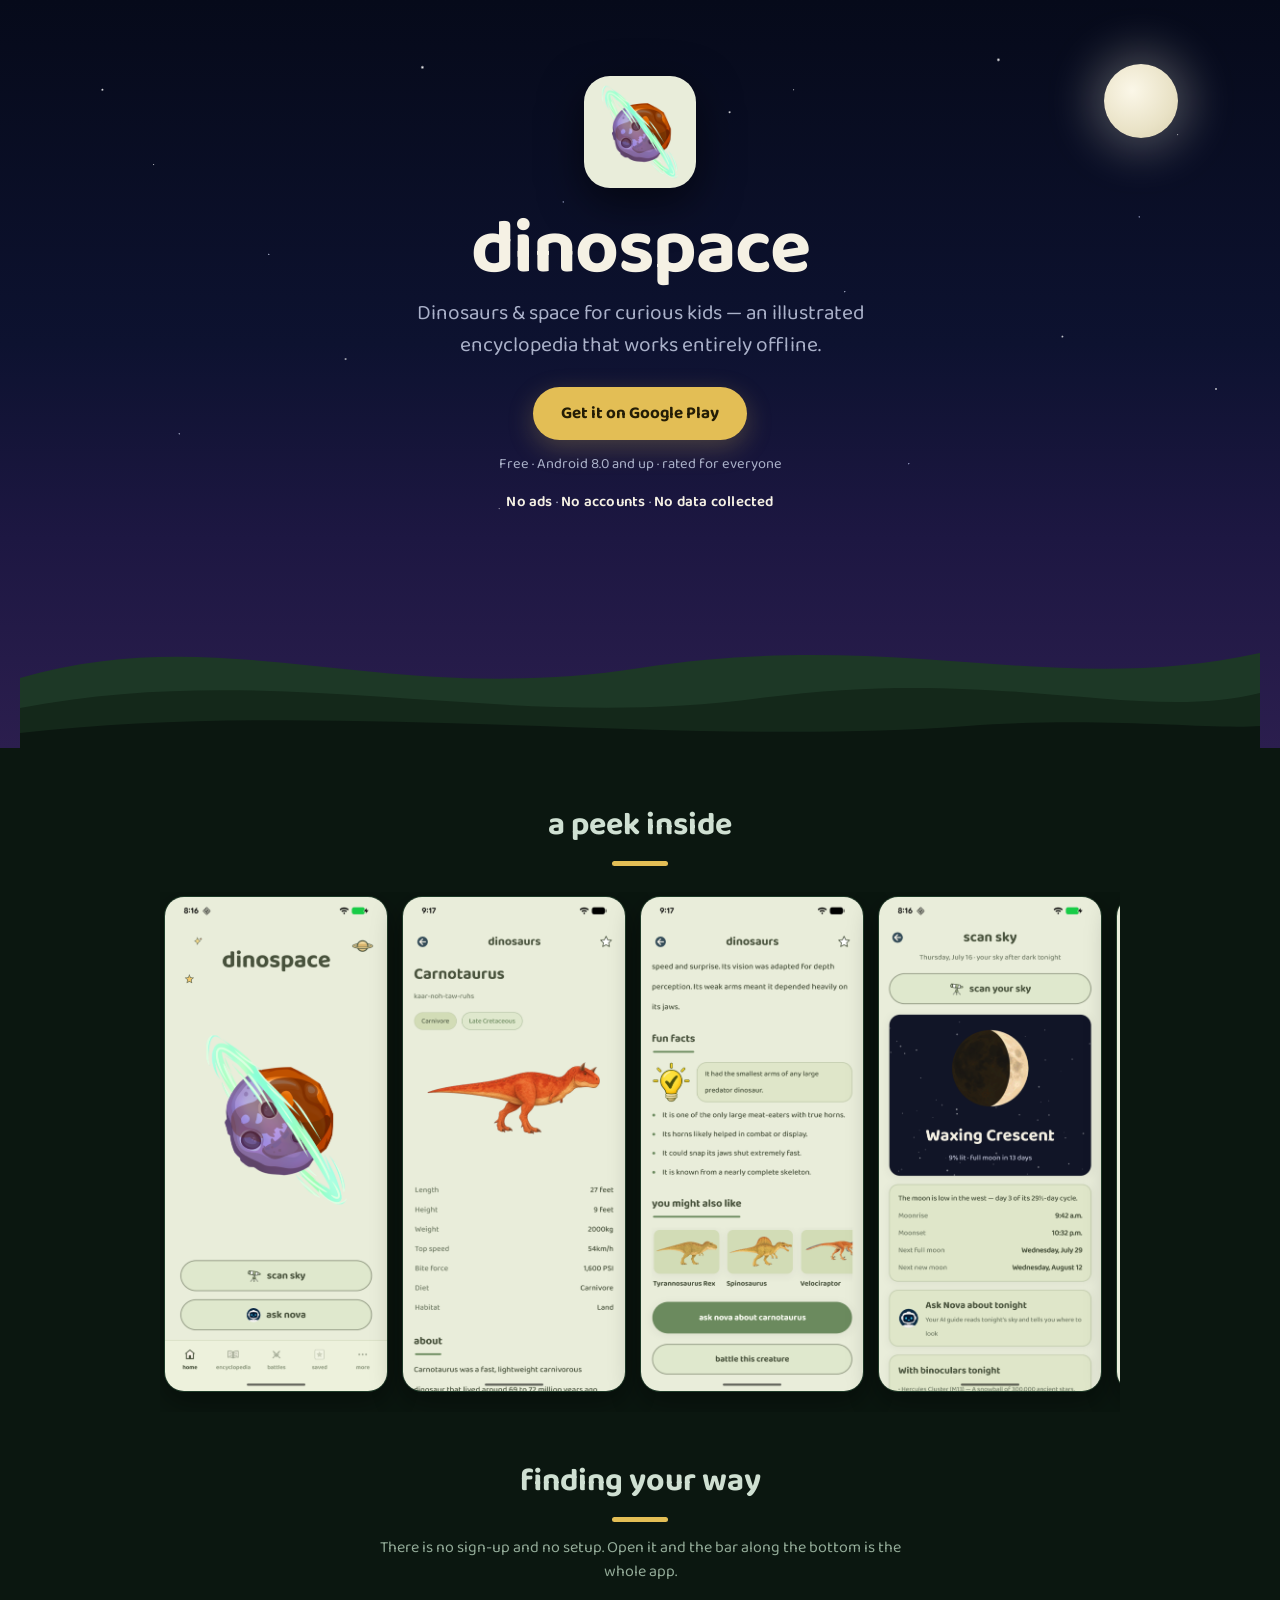
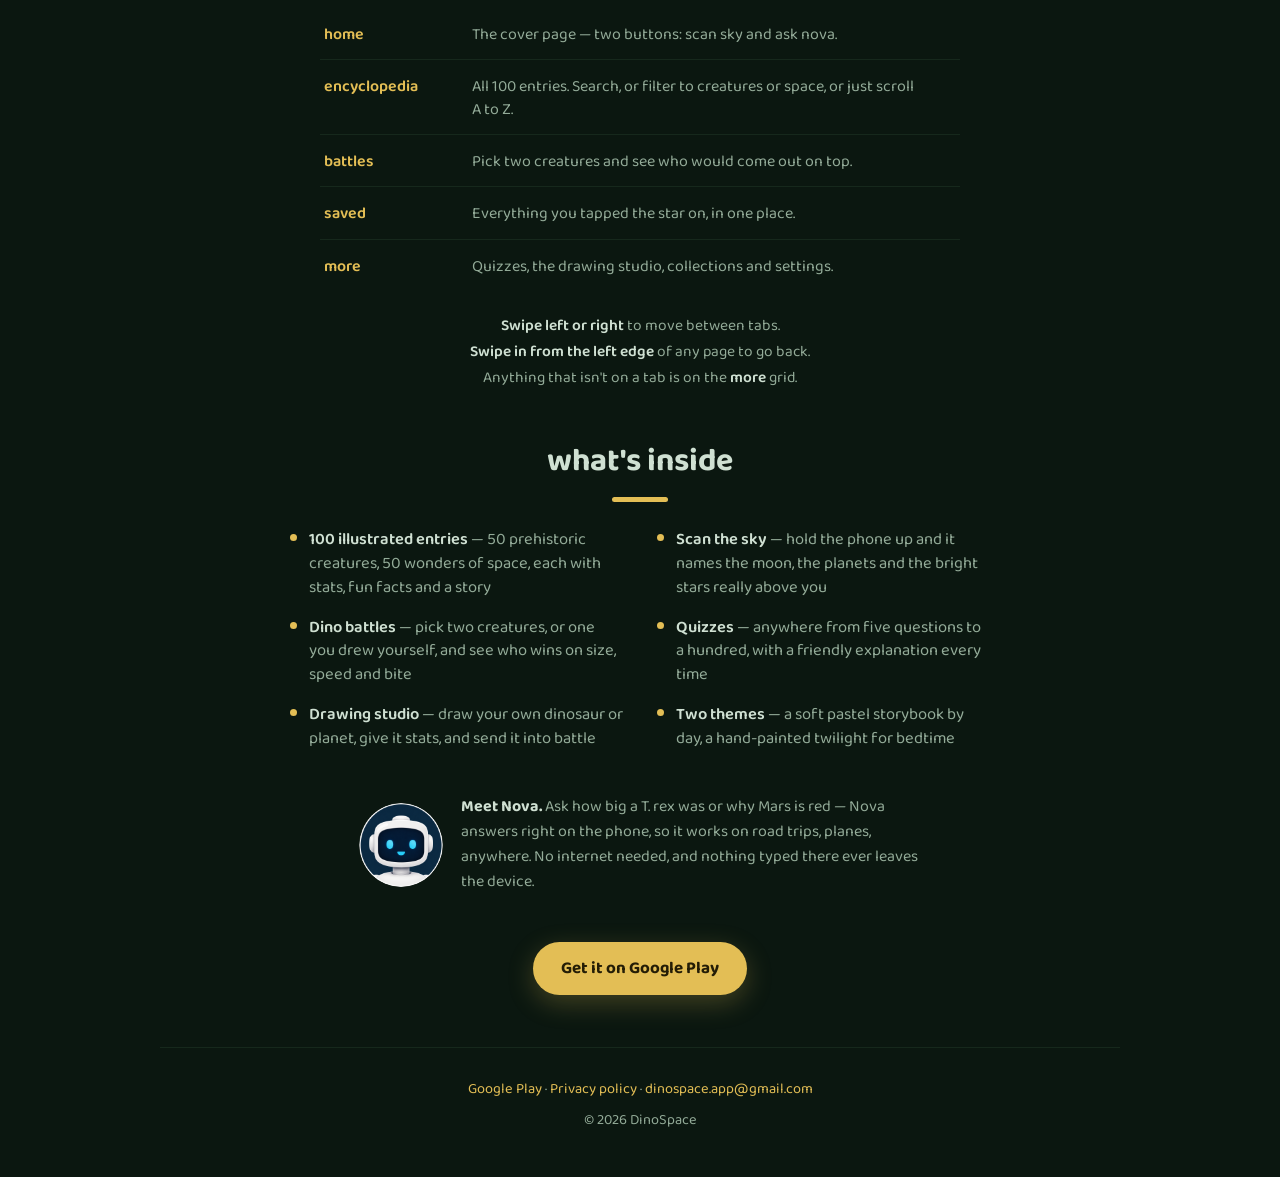
==== commit e4f4fd07: "Drop the hand-drawn claim from the readme and the site The entry art is not hand-drawn, so the phras" ====
--- a/docs/index.html
+++ b/docs/index.html
@@ -4,9 +4,9 @@
 <meta charset="utf-8">
 <meta name="viewport" content="width=device-width, initial-scale=1">
 <title>DinoSpace — dinosaurs &amp; space for curious kids</title>
-<meta name="description" content="A hand-drawn dinosaur and space encyclopedia for kids. 100 entries, quizzes, dino battles, a live sky scanner and a friendly robot buddy — entirely offline, no ads, no accounts. Free on Google Play.">
+<meta name="description" content="A dinosaur and space encyclopedia for kids. 100 entries, quizzes, dino battles, a live sky scanner and a friendly robot buddy — entirely offline, no ads, no accounts. Free on Google Play.">
 <meta property="og:title" content="DinoSpace — dinosaurs &amp; space for curious kids">
-<meta property="og:description" content="A hand-drawn dinosaur and space encyclopedia for kids. Entirely offline. No ads, no accounts, no data collected.">
+<meta property="og:description" content="A dinosaur and space encyclopedia for kids. Entirely offline. No ads, no accounts, no data collected.">
 <meta property="og:image" content="https://karthikeya0923.github.io/dinospace/assets/feature.png">
 <link rel="icon" type="image/png" href="assets/icon.png">
 <link rel="preconnect" href="https://fonts.googleapis.com">
@@ -128,7 +128,7 @@
   <div class="hero">
     <img class="icon" src="assets/icon.png" alt="DinoSpace app icon">
     <h1>dinospace</h1>
-    <p class="tag">Dinosaurs &amp; space for curious kids — a hand-drawn encyclopedia that works entirely offline.</p>
+    <p class="tag">Dinosaurs &amp; space for curious kids — an illustrated encyclopedia that works entirely offline.</p>
     <a class="pill" href="https://play.google.com/store/apps/details?id=com.dinospace.kids">Get it on Google Play</a>
     <p class="sub">Free · Android 8.0 and up · rated for everyone</p>
     <p class="trust"><b>No ads</b> · <b>No accounts</b> · <b>No data collected</b></p>
@@ -177,7 +177,7 @@
     <h2>what's inside</h2>
     <div class="rule"></div>
     <div class="feat">
-      <div><span class="dot"></span><p><b>100 hand-drawn entries</b> — 50 prehistoric creatures, 50 wonders of space, each with stats, fun facts and a story</p></div>
+      <div><span class="dot"></span><p><b>100 illustrated entries</b> — 50 prehistoric creatures, 50 wonders of space, each with stats, fun facts and a story</p></div>
       <div><span class="dot"></span><p><b>Scan the sky</b> — hold the phone up and it names the moon, the planets and the bright stars really above you</p></div>
       <div><span class="dot"></span><p><b>Dino battles</b> — pick two creatures, or one you drew yourself, and see who wins on size, speed and bite</p></div>
       <div><span class="dot"></span><p><b>Quizzes</b> — anywhere from five questions to a hundred, with a friendly explanation every time</p></div>
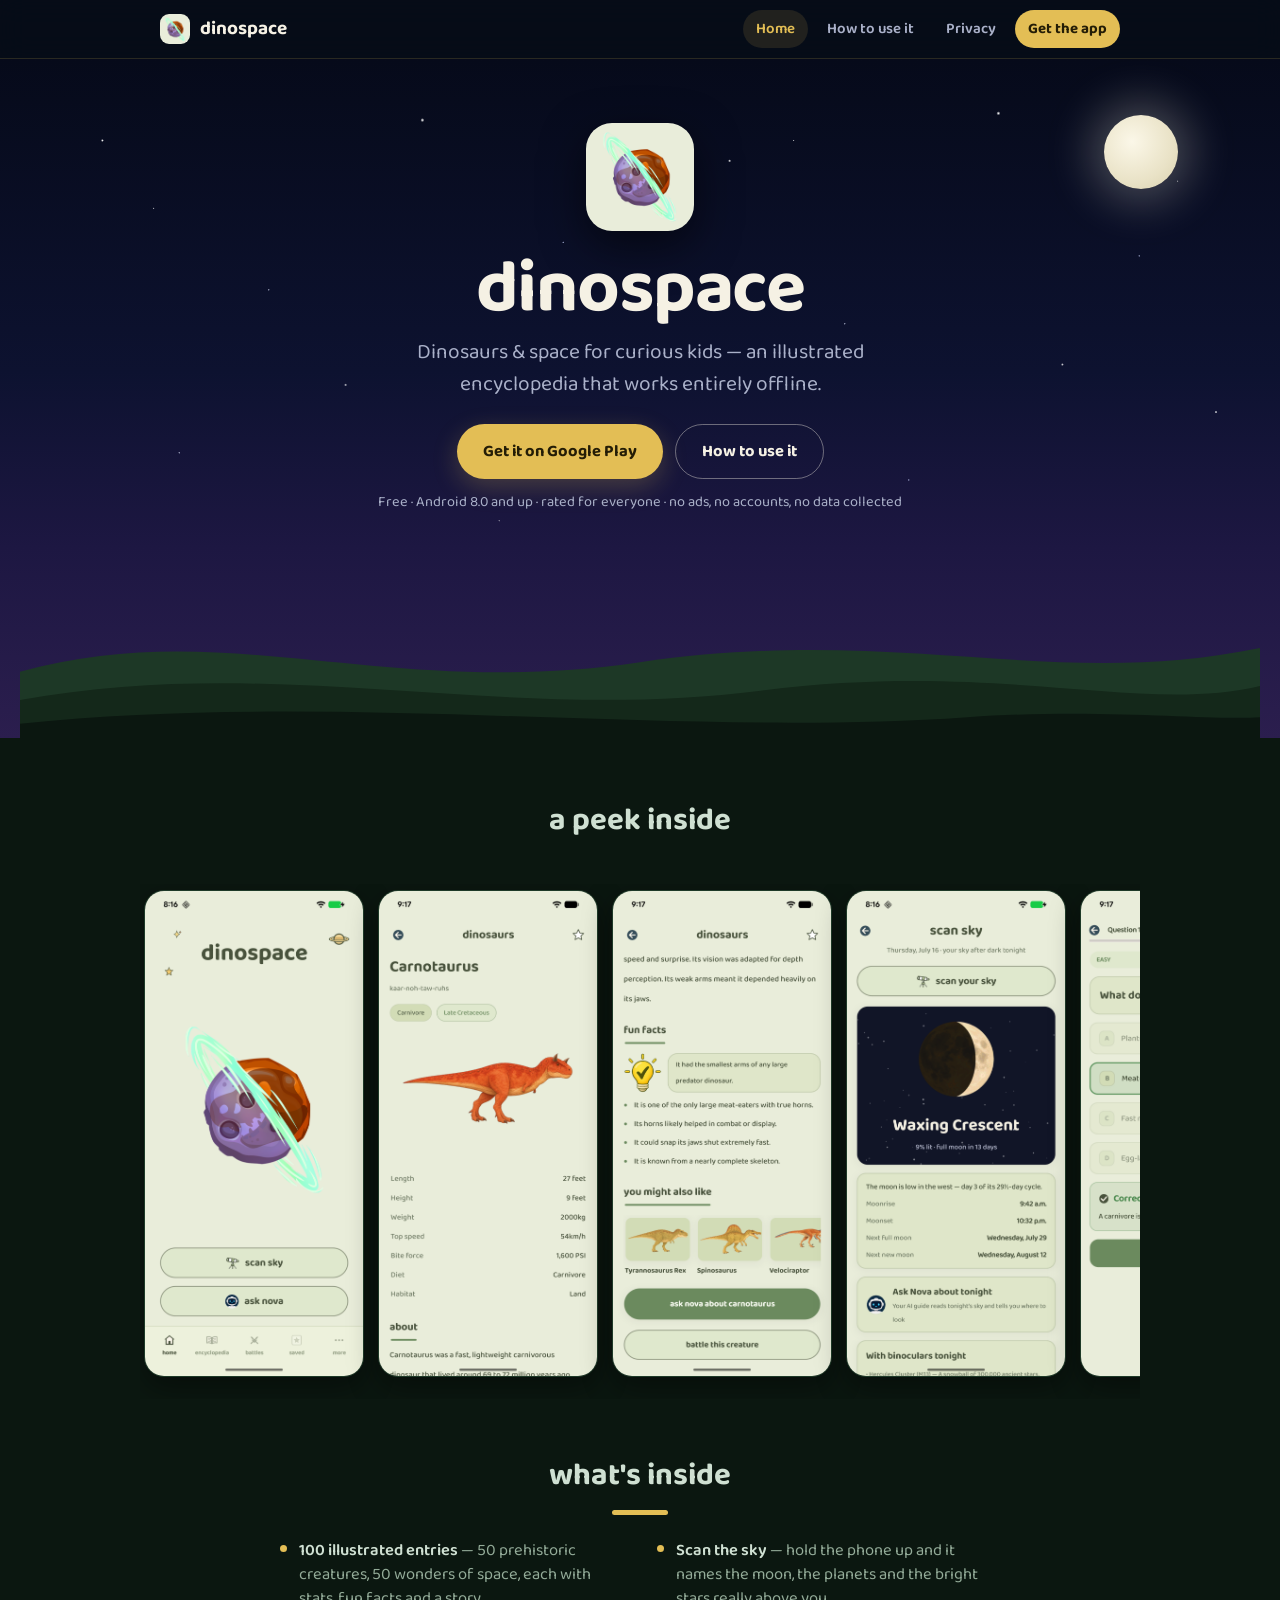
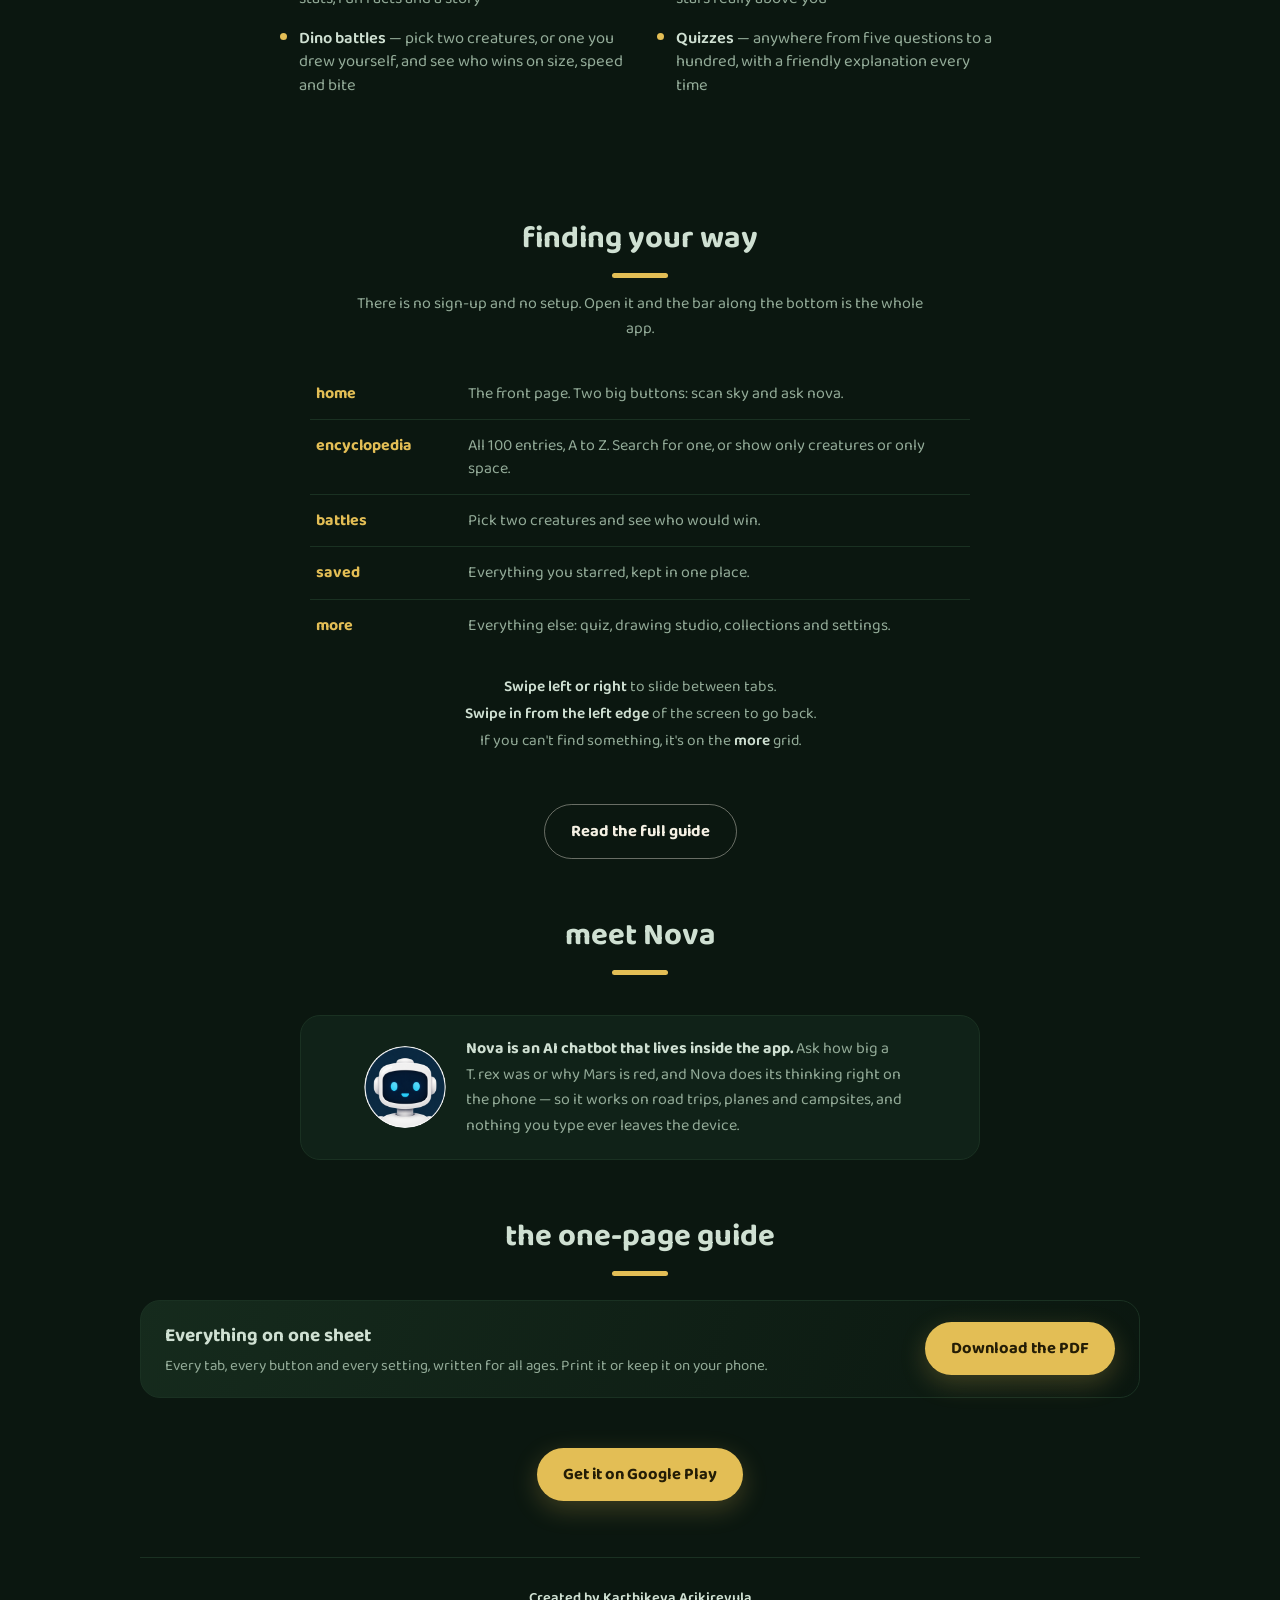
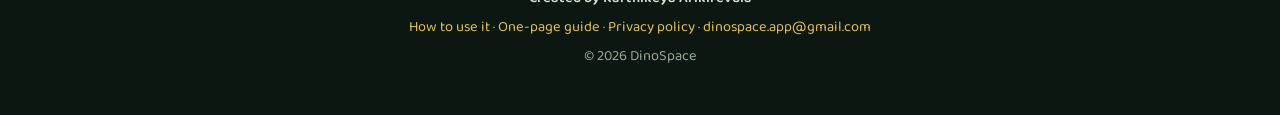
==== commit bff11ad9: "The site grows a second page and learns to move A shared stylesheet and a sticky nav now tie three p" ====
--- a/docs/index.html
+++ b/docs/index.html
@@ -12,113 +12,21 @@
 <link rel="preconnect" href="https://fonts.googleapis.com">
 <link rel="preconnect" href="https://fonts.gstatic.com" crossorigin>
 <link href="https://fonts.googleapis.com/css2?family=Baloo+2:wght@500;600;700&display=swap" rel="stylesheet">
-<style>
-  :root{
-    --cream:#f5f1e4; --muted:#aab1c9; --gold:#e3be55;
-    --grass-text:#cfe0d2; --grass-muted:#93ab98;
-  }
-  *{margin:0;padding:0;box-sizing:border-box}
-  html{scroll-behavior:smooth}
-  body{font-family:'Baloo 2',system-ui,sans-serif;background:#0b1710;color:var(--cream);overflow-x:hidden}
-
-  /* ---------- the night sky ---------- */
-  .sky{
-    position:relative;
-    background:linear-gradient(180deg,#060a1a 0%,#0d1230 46%,#1d1742 72%,#2b1e4e 100%);
-    padding:76px 20px 0;
-    text-align:center;
-  }
-  .stars,.stars2{position:absolute;inset:0;pointer-events:none}
-  .stars{background-image:
-    radial-gradient(1.5px 1.5px at 8% 12%,#fff,transparent),
-    radial-gradient(1px 1px at 21% 34%,#dfe6ff,transparent),
-    radial-gradient(2px 2px at 33% 9%,#fff,transparent),
-    radial-gradient(1px 1px at 44% 27%,#cdd6ff,transparent),
-    radial-gradient(1.5px 1.5px at 57% 15%,#fff,transparent),
-    radial-gradient(1px 1px at 66% 39%,#dfe6ff,transparent),
-    radial-gradient(2px 2px at 78% 8%,#fff,transparent),
-    radial-gradient(1px 1px at 89% 29%,#cdd6ff,transparent),
-    radial-gradient(1.5px 1.5px at 95% 52%,#fff,transparent),
-    radial-gradient(1px 1px at 14% 58%,#dfe6ff,transparent),
-    radial-gradient(1.5px 1.5px at 48% 55%,#fff,transparent),
-    radial-gradient(1px 1px at 71% 62%,#cdd6ff,transparent);}
-  .stars2{background-image:
-    radial-gradient(1px 1px at 12% 22%,#ffffffb0,transparent),
-    radial-gradient(1.5px 1.5px at 27% 48%,#ffffffd0,transparent),
-    radial-gradient(1px 1px at 39% 68%,#ffffffa0,transparent),
-    radial-gradient(1.5px 1.5px at 53% 36%,#ffffffd0,transparent),
-    radial-gradient(1px 1px at 62% 12%,#ffffffb0,transparent),
-    radial-gradient(1.5px 1.5px at 83% 45%,#ffffffd0,transparent),
-    radial-gradient(1px 1px at 92% 18%,#ffffffa0,transparent);
-    animation:twinkle 3.6s ease-in-out infinite alternate;}
-  @keyframes twinkle{from{opacity:.25}to{opacity:1}}
-
-  .moon{
-    position:absolute;top:64px;right:8%;width:74px;height:74px;border-radius:50%;
-    background:radial-gradient(circle at 38% 36%,#fbf7e8,#e9e2c6 62%,#d9d0ae);
-    box-shadow:0 0 46px 12px rgba(245,241,228,.28);
-  }
-  @media(max-width:640px){.moon{width:52px;height:52px;right:10%;top:44px}}
-
-  .hero{position:relative;max-width:660px;margin:0 auto}
-  .hero img.icon{width:112px;height:112px;border-radius:26px;box-shadow:0 14px 44px rgba(0,0,0,.55)}
-  .hero h1{font-size:clamp(46px,9vw,76px);font-weight:700;letter-spacing:-1.5px;margin-top:16px;line-height:1}
-  .hero p.tag{font-size:clamp(17px,3.2vw,21px);color:var(--muted);margin:10px auto 0;max-width:520px;line-height:1.5}
-  .pill{display:inline-block;margin-top:26px;padding:13px 28px;border-radius:100px;font-weight:700;font-size:17px;
-    color:#241d06;background:var(--gold);text-decoration:none;box-shadow:0 8px 26px rgba(227,190,85,.25)}
-  .sub{margin-top:12px;font-size:14.5px;color:var(--muted)}
-  .trust{margin-top:14px;font-size:15px;color:var(--muted);letter-spacing:.2px}
-  .trust b{color:var(--cream);font-weight:600}
-
-  /* ---------- grassy hills ---------- */
-  .hills{display:block;width:100%;height:190px;margin-top:44px}
-  @media(max-width:640px){.hills{height:120px;margin-top:34px}}
-
-  /* ---------- on the grass ---------- */
-  .grass{background:#0b1710;padding:8px 20px 30px}
-  .inner{max-width:960px;margin:0 auto}
-  h2{font-size:clamp(24px,4.5vw,32px);color:var(--grass-text);text-align:center;margin-top:44px}
-  .rule{width:56px;height:5px;border-radius:3px;background:var(--gold);margin:10px auto 26px}
-  .lede{max-width:560px;margin:-12px auto 26px;text-align:center;color:var(--grass-muted);font-size:16px;line-height:1.5}
-
-  .shots{display:flex;gap:14px;overflow-x:auto;padding:4px 4px 20px;scroll-snap-type:x mandatory;
-    -webkit-overflow-scrolling:touch}
-  .shots img{width:224px;border-radius:20px;border:1px solid #1e3a28;scroll-snap-align:center;flex:none;
-    box-shadow:0 10px 30px rgba(0,0,0,.4)}
-
-  /* ---------- the five tabs ---------- */
-  .tabs{max-width:640px;margin:0 auto;display:flex;flex-direction:column;gap:2px}
-  .tabs div{display:grid;grid-template-columns:132px 1fr;gap:16px;padding:13px 4px;
-    border-bottom:1px solid #16281c;font-size:16px;color:var(--grass-muted);line-height:1.45}
-  .tabs div:last-child{border-bottom:none}
-  .tabs b{color:var(--gold);font-weight:600}
-  @media(max-width:520px){.tabs div{grid-template-columns:1fr;gap:3px}}
-  .gestures{max-width:640px;margin:22px auto 0;color:var(--grass-muted);font-size:15.5px;
-    line-height:1.7;text-align:center}
-  .gestures b{color:var(--grass-text);font-weight:600}
-
-  /* ---------- what's inside ---------- */
-  .feat{max-width:700px;margin:0 auto;display:grid;grid-template-columns:1fr 1fr;gap:16px 34px}
-  @media(max-width:600px){.feat{grid-template-columns:1fr}}
-  .feat div{display:flex;gap:12px;align-items:baseline;font-size:16.5px;color:var(--grass-muted);line-height:1.45}
-  .feat b{color:var(--grass-text);font-weight:600}
-  .feat span.dot{flex:none;width:7px;height:7px;border-radius:50%;background:var(--gold);
-    position:relative;top:-3px}
-
-  .nova{max-width:640px;margin:44px auto 0;display:flex;gap:18px;align-items:center;justify-content:center;flex-wrap:wrap;text-align:left}
-  .nova img{width:84px;height:84px;border-radius:50%;flex:none}
-  .nova p{color:var(--grass-muted);font-size:16px;line-height:1.55;max-width:460px}
-  .nova b{color:var(--grass-text)}
-
-  .closing{text-align:center;margin-top:48px}
-  .closing .pill{margin-top:0}
-
-  footer{margin-top:52px;padding:26px 0 12px;border-top:1px solid #16281c;text-align:center;
-    color:var(--grass-muted);font-size:14.5px;line-height:2.1}
-  footer a{color:var(--gold);text-decoration:none}
-</style>
+<link rel="stylesheet" href="assets/site.css">
 </head>
 <body>
+
+<nav class="nav">
+  <div class="nav-in">
+    <a class="brand" href="index.html"><img src="assets/icon.png" alt=""><span>dinospace</span></a>
+    <div class="nav-links">
+      <a class="here" href="index.html">Home</a>
+      <a href="guide.html">How to use it</a>
+      <a href="privacy.html">Privacy</a>
+      <a class="cta" href="https://play.google.com/store/apps/details?id=com.dinospace.kids">Get the app</a>
+    </div>
+  </div>
+</nav>
 
 <div class="sky">
   <div class="stars"></div>
@@ -129,9 +37,11 @@
     <img class="icon" src="assets/icon.png" alt="DinoSpace app icon">
     <h1>dinospace</h1>
     <p class="tag">Dinosaurs &amp; space for curious kids — an illustrated encyclopedia that works entirely offline.</p>
-    <a class="pill" href="https://play.google.com/store/apps/details?id=com.dinospace.kids">Get it on Google Play</a>
-    <p class="sub">Free · Android 8.0 and up · rated for everyone</p>
-    <p class="trust"><b>No ads</b> · <b>No accounts</b> · <b>No data collected</b></p>
+    <div class="btn-row">
+      <a class="btn btn-gold" href="https://play.google.com/store/apps/details?id=com.dinospace.kids">Get it on Google Play</a>
+      <a class="btn btn-ghost" href="guide.html">How to use it</a>
+    </div>
+    <p class="sub">Free · Android 8.0 and up · rated for everyone · no ads, no accounts, no data collected</p>
   </div>
 
   <!-- grassy hills, three quiet layers -->
@@ -143,59 +53,78 @@
 </div>
 
 <div class="grass">
-  <div class="inner">
+  <div class="wrap">
 
-    <h2 id="peek">a peek inside</h2>
-    <div class="rule"></div>
-    <div class="shots">
-      <img src="store-screenshots/01-home.png" alt="DinoSpace home screen">
-      <img src="store-screenshots/02-creature-entry.png" alt="A creature entry page">
-      <img src="store-screenshots/03-fun-facts.png" alt="Fun facts on an entry">
-      <img src="store-screenshots/04-scan-sky.png" alt="Scan sky with tonight's moon">
-      <img src="store-screenshots/05-quiz.png" alt="A quiz question">
-      <img src="store-screenshots/06-dino-battle.png" alt="Dino battle">
-      <img src="store-screenshots/07-home-twilight.png" alt="Home in the twilight theme">
-      <img src="store-screenshots/08-encyclopedia-twilight.png" alt="The encyclopedia in the twilight theme">
+    <h2 class="reveal" id="peek">a peek inside</h2>
+    <div class="rule reveal"></div>
+    <div class="shots reveal">
+      <img src="store-screenshots/01-home.png" alt="DinoSpace home screen" loading="lazy">
+      <img src="store-screenshots/02-creature-entry.png" alt="A creature entry page" loading="lazy">
+      <img src="store-screenshots/03-fun-facts.png" alt="Fun facts on an entry" loading="lazy">
+      <img src="store-screenshots/04-scan-sky.png" alt="Scan sky with tonight's moon" loading="lazy">
+      <img src="store-screenshots/05-quiz.png" alt="A quiz question" loading="lazy">
+      <img src="store-screenshots/06-dino-battle.png" alt="Dino battle" loading="lazy">
+      <img src="store-screenshots/07-home-twilight.png" alt="Home in the twilight theme" loading="lazy">
+      <img src="store-screenshots/08-encyclopedia-twilight.png" alt="The encyclopedia in the twilight theme" loading="lazy">
     </div>
 
-    <h2>finding your way</h2>
-    <div class="rule"></div>
-    <p class="lede">There is no sign-up and no setup. Open it and the bar along the bottom is the whole app.</p>
-    <div class="tabs">
-      <div><b>home</b><p>The cover page — two buttons: scan sky and ask nova.</p></div>
-      <div><b>encyclopedia</b><p>All 100 entries. Search, or filter to creatures or space, or just scroll A&nbsp;to&nbsp;Z.</p></div>
-      <div><b>battles</b><p>Pick two creatures and see who would come out on top.</p></div>
-      <div><b>saved</b><p>Everything you tapped the star on, in one place.</p></div>
-      <div><b>more</b><p>Quizzes, the drawing studio, collections and settings.</p></div>
-    </div>
-    <p class="gestures">
-      <b>Swipe left or right</b> to move between tabs.<br>
-      <b>Swipe in from the left edge</b> of any page to go back.<br>
-      Anything that isn't on a tab is on the <b>more</b> grid.
-    </p>
-
-    <h2>what's inside</h2>
-    <div class="rule"></div>
+    <h2 class="reveal">what's inside</h2>
+    <div class="rule reveal"></div>
     <div class="feat">
-      <div><span class="dot"></span><p><b>100 illustrated entries</b> — 50 prehistoric creatures, 50 wonders of space, each with stats, fun facts and a story</p></div>
-      <div><span class="dot"></span><p><b>Scan the sky</b> — hold the phone up and it names the moon, the planets and the bright stars really above you</p></div>
-      <div><span class="dot"></span><p><b>Dino battles</b> — pick two creatures, or one you drew yourself, and see who wins on size, speed and bite</p></div>
-      <div><span class="dot"></span><p><b>Quizzes</b> — anywhere from five questions to a hundred, with a friendly explanation every time</p></div>
-      <div><span class="dot"></span><p><b>Drawing studio</b> — draw your own dinosaur or planet, give it stats, and send it into battle</p></div>
-      <div><span class="dot"></span><p><b>Two themes</b> — a soft pastel storybook by day, a hand-painted twilight for bedtime</p></div>
+      <div class="reveal"><span class="dot"></span><p><b>100 illustrated entries</b> — 50 prehistoric creatures, 50 wonders of space, each with stats, fun facts and a story</p></div>
+      <div class="reveal d1"><span class="dot"></span><p><b>Scan the sky</b> — hold the phone up and it names the moon, the planets and the bright stars really above you</p></div>
+      <div class="reveal"><span class="dot"></span><p><b>Dino battles</b> — pick two creatures, or one you drew yourself, and see who wins on size, speed and bite</p></div>
+      <div class="reveal d1"><span class="dot"></span><p><b>Quizzes</b> — anywhere from five questions to a hundred, with a friendly explanation every time</p></div>
+      <div class="reveal"><span class="dot"></span><p><b>Drawing studio</b> — draw your own dinosaur or planet, give it stats, and send it into battle</p></div>
+      <div class="reveal d1"><span class="dot"></span><p><b>Two themes</b> — a soft pastel storybook by day, a hand-painted twilight for bedtime</p></div>
     </div>
 
-    <div class="nova">
-      <img src="assets/nova.png" alt="Nova, the DinoSpace robot buddy">
-      <p><b>Meet Nova.</b> Ask how big a T.&nbsp;rex was or why Mars is red — Nova answers right on the phone, so it works on road trips, planes, anywhere. No internet needed, and nothing typed there ever leaves the device.</p>
+    <h2 class="reveal">finding your way</h2>
+    <div class="rule reveal"></div>
+    <p class="lede reveal">There is no sign-up and no setup. Open it and the bar along the bottom is the whole app.</p>
+    <div class="tabs">
+      <div class="row reveal"><b>home</b><p>The front page. Two big buttons: scan sky and ask nova.</p></div>
+      <div class="row reveal"><b>encyclopedia</b><p>All 100 entries, A to Z. Search for one, or show only creatures or only space.</p></div>
+      <div class="row reveal"><b>battles</b><p>Pick two creatures and see who would win.</p></div>
+      <div class="row reveal"><b>saved</b><p>Everything you starred, kept in one place.</p></div>
+      <div class="row reveal"><b>more</b><p>Everything else: quiz, drawing studio, collections and settings.</p></div>
+    </div>
+    <p class="gestures reveal">
+      <b>Swipe left or right</b> to slide between tabs.<br>
+      <b>Swipe in from the left edge</b> of the screen to go back.<br>
+      If you can't find something, it's on the <b>more</b> grid.
+    </p>
+    <div class="closing reveal">
+      <a class="btn btn-ghost" href="guide.html">Read the full guide</a>
     </div>
 
-    <div class="closing">
-      <a class="pill" href="https://play.google.com/store/apps/details?id=com.dinospace.kids">Get it on Google Play</a>
+    <h2 class="reveal">meet Nova</h2>
+    <div class="rule reveal"></div>
+    <div class="nova reveal">
+      <img src="assets/nova.png" alt="Nova, the DinoSpace robot buddy" loading="lazy">
+      <p><b>Nova is an AI chatbot that lives inside the app.</b> Ask how big a T.&nbsp;rex was or why Mars is red, and
+      Nova does its thinking right on the phone — so it works on road trips, planes and campsites, and nothing you
+      type ever leaves the device.</p>
+    </div>
+
+    <h2 class="reveal">the one-page guide</h2>
+    <div class="rule reveal"></div>
+    <div class="grab reveal">
+      <div>
+        <h3>Everything on one sheet</h3>
+        <p>Every tab, every button and every setting, written for all ages. Print it or keep it on your phone.</p>
+      </div>
+      <a class="btn btn-gold" href="DinoSpace-Guide.pdf" download>Download the PDF</a>
+    </div>
+
+    <div class="closing reveal">
+      <a class="btn btn-gold" href="https://play.google.com/store/apps/details?id=com.dinospace.kids">Get it on Google Play</a>
     </div>
 
     <footer>
-      <a href="https://play.google.com/store/apps/details?id=com.dinospace.kids">Google Play</a> ·
+      <span class="made">Created by Karthikeya Arikirevula</span><br>
+      <a href="guide.html">How to use it</a> ·
+      <a href="DinoSpace-Guide.pdf">One-page guide</a> ·
       <a href="privacy.html">Privacy policy</a> ·
       <a href="mailto:dinospace.app@gmail.com">dinospace.app@gmail.com</a><br>
       © 2026 DinoSpace
@@ -204,5 +133,6 @@
   </div>
 </div>
 
+<script src="assets/site.js"></script>
 </body>
 </html>
--- a/docs/assets/site.css
+++ b/docs/assets/site.css
@@ -0,0 +1,263 @@
+/* ---------------------------------------------------------------
+   DinoSpace — shared site styles
+   The app's own palette: a twilight sky up top, grass below, gold ink.
+   --------------------------------------------------------------- */
+
+:root{
+  --night-1:#060a1a;
+  --night-2:#0d1230;
+  --night-3:#1d1742;
+  --night-4:#2b1e4e;
+  --grass:#0b1710;
+  --grass-2:#0e1d14;
+  --card:#10201700;
+  --cream:#f5f1e4;
+  --muted:#aab1c9;
+  --gold:#e3be55;
+  --gold-dim:#c9a743;
+  --text:#cfe0d2;
+  --dim:#93ab98;
+  --line:#1a3122;
+  --radius:20px;
+  --wrap:1000px;
+}
+
+*{margin:0;padding:0;box-sizing:border-box}
+html{scroll-behavior:smooth}
+body{
+  font-family:'Baloo 2',system-ui,-apple-system,sans-serif;
+  background:var(--grass);
+  color:var(--cream);
+  overflow-x:hidden;
+  -webkit-font-smoothing:antialiased;
+}
+a{color:var(--gold);text-decoration:none}
+img{max-width:100%}
+
+/* cross-document transitions where the browser supports them */
+@view-transition{navigation:auto}
+::view-transition-old(root){animation:vt-out .22s ease both}
+::view-transition-new(root){animation:vt-in .32s ease both}
+@keyframes vt-out{to{opacity:0;transform:translateY(-6px)}}
+@keyframes vt-in{from{opacity:0;transform:translateY(10px)}}
+
+/* ---------------- nav ---------------- */
+.nav{
+  position:sticky;top:0;z-index:60;
+  background:rgba(6,10,26,.82);
+  backdrop-filter:blur(14px);-webkit-backdrop-filter:blur(14px);
+  border-bottom:1px solid rgba(227,190,85,.16);
+}
+.nav-in{
+  max-width:var(--wrap);margin:0 auto;padding:10px 20px;
+  display:flex;align-items:center;gap:18px;
+}
+.brand{display:flex;align-items:center;gap:10px;font-weight:700;font-size:19px;color:var(--cream)}
+.brand img{width:30px;height:30px;border-radius:9px}
+.nav-links{margin-left:auto;display:flex;align-items:center;gap:6px;flex-wrap:wrap}
+.nav-links a{
+  padding:7px 13px;border-radius:100px;font-size:15px;font-weight:600;
+  color:var(--muted);transition:color .18s ease,background .18s ease;
+}
+.nav-links a:hover{color:var(--cream);background:rgba(245,241,228,.08)}
+.nav-links a.here{color:var(--gold);background:rgba(227,190,85,.12)}
+.nav-links a.cta{background:var(--gold);color:#241d06;font-weight:700}
+.nav-links a.cta:hover{background:#f0cd68;color:#241d06}
+@media(max-width:560px){
+  .nav-in{padding:9px 14px;gap:10px}
+  .brand span{display:none}
+  .nav-links a{padding:6px 10px;font-size:14px}
+}
+
+/* ---------------- night sky ---------------- */
+.sky{
+  position:relative;
+  background:linear-gradient(180deg,var(--night-1) 0%,var(--night-2) 46%,var(--night-3) 72%,var(--night-4) 100%);
+  padding:64px 20px 0;text-align:center;
+}
+.sky.short{padding:52px 20px 0}
+.stars,.stars2{position:absolute;inset:0;pointer-events:none}
+.stars{background-image:
+  radial-gradient(1.5px 1.5px at 8% 12%,#fff,transparent),
+  radial-gradient(1px 1px at 21% 34%,#dfe6ff,transparent),
+  radial-gradient(2px 2px at 33% 9%,#fff,transparent),
+  radial-gradient(1px 1px at 44% 27%,#cdd6ff,transparent),
+  radial-gradient(1.5px 1.5px at 57% 15%,#fff,transparent),
+  radial-gradient(1px 1px at 66% 39%,#dfe6ff,transparent),
+  radial-gradient(2px 2px at 78% 8%,#fff,transparent),
+  radial-gradient(1px 1px at 89% 29%,#cdd6ff,transparent),
+  radial-gradient(1.5px 1.5px at 95% 52%,#fff,transparent),
+  radial-gradient(1px 1px at 14% 58%,#dfe6ff,transparent),
+  radial-gradient(1.5px 1.5px at 48% 55%,#fff,transparent),
+  radial-gradient(1px 1px at 71% 62%,#cdd6ff,transparent);}
+.stars2{background-image:
+  radial-gradient(1px 1px at 12% 22%,#ffffffb0,transparent),
+  radial-gradient(1.5px 1.5px at 27% 48%,#ffffffd0,transparent),
+  radial-gradient(1px 1px at 39% 68%,#ffffffa0,transparent),
+  radial-gradient(1.5px 1.5px at 53% 36%,#ffffffd0,transparent),
+  radial-gradient(1px 1px at 62% 12%,#ffffffb0,transparent),
+  radial-gradient(1.5px 1.5px at 83% 45%,#ffffffd0,transparent),
+  radial-gradient(1px 1px at 92% 18%,#ffffffa0,transparent);
+  animation:twinkle 3.6s ease-in-out infinite alternate;}
+@keyframes twinkle{from{opacity:.25}to{opacity:1}}
+.moon{
+  position:absolute;top:56px;right:8%;width:74px;height:74px;border-radius:50%;
+  background:radial-gradient(circle at 38% 36%,#fbf7e8,#e9e2c6 62%,#d9d0ae);
+  box-shadow:0 0 46px 12px rgba(245,241,228,.28);
+  animation:drift 14s ease-in-out infinite alternate;
+}
+@keyframes drift{to{transform:translateY(-10px)}}
+@media(max-width:640px){.moon{width:50px;height:50px;right:9%;top:40px}}
+
+.hero{position:relative;max-width:680px;margin:0 auto}
+.hero img.icon{width:108px;height:108px;border-radius:26px;box-shadow:0 14px 44px rgba(0,0,0,.55)}
+.hero h1{font-size:clamp(44px,9vw,74px);font-weight:700;letter-spacing:-1.5px;margin-top:14px;line-height:1}
+.hero p.tag{font-size:clamp(16.5px,3.2vw,21px);color:var(--muted);margin:10px auto 0;max-width:530px;line-height:1.5}
+.hero .sub{margin-top:11px;font-size:14.5px;color:var(--muted)}
+
+.page-head{position:relative;max-width:760px;margin:0 auto}
+.page-head h1{font-size:clamp(34px,6.4vw,52px);font-weight:700;letter-spacing:-1px;line-height:1.05}
+.page-head p{color:var(--muted);font-size:clamp(15.5px,2.6vw,18px);line-height:1.55;margin:12px auto 0;max-width:600px}
+
+/* buttons */
+.btn{
+  display:inline-flex;align-items:center;gap:9px;
+  margin-top:24px;padding:13px 26px;border-radius:100px;
+  font-weight:700;font-size:16.5px;
+  transition:transform .16s ease,box-shadow .16s ease,background .16s ease;
+}
+.btn-gold{color:#241d06;background:var(--gold);box-shadow:0 8px 26px rgba(227,190,85,.24)}
+.btn-gold:hover{transform:translateY(-2px);box-shadow:0 12px 32px rgba(227,190,85,.34);background:#f0cd68}
+.btn-ghost{color:var(--cream);border:1.6px solid rgba(245,241,228,.4)}
+.btn-ghost:hover{transform:translateY(-2px);border-color:var(--gold);color:var(--gold)}
+.btn-row{display:flex;gap:12px;justify-content:center;flex-wrap:wrap}
+
+/* hills */
+.hills{display:block;width:100%;height:180px;margin-top:44px}
+@media(max-width:640px){.hills{height:110px;margin-top:32px}}
+
+/* ---------------- body sections ---------------- */
+.grass{background:var(--grass);padding:6px 20px 24px}
+.wrap{max-width:var(--wrap);margin:0 auto}
+h2{font-size:clamp(23px,4.4vw,31px);color:var(--text);text-align:center;margin-top:52px}
+.rule{width:56px;height:5px;border-radius:3px;background:var(--gold);margin:10px auto 24px}
+.lede{max-width:580px;margin:-10px auto 26px;text-align:center;color:var(--dim);font-size:16px;line-height:1.55}
+
+/* screenshots */
+.shots{display:flex;gap:14px;overflow-x:auto;padding:6px 4px 22px;scroll-snap-type:x mandatory;-webkit-overflow-scrolling:touch}
+.shots img{
+  width:220px;border-radius:20px;border:1px solid #1e3a28;scroll-snap-align:center;flex:none;
+  box-shadow:0 10px 30px rgba(0,0,0,.4);transition:transform .22s ease,box-shadow .22s ease;
+}
+.shots img:hover{transform:translateY(-6px) scale(1.02);box-shadow:0 18px 40px rgba(0,0,0,.55)}
+
+/* the five tabs */
+.tabs{max-width:660px;margin:0 auto;display:flex;flex-direction:column}
+.tabs .row{
+  display:grid;grid-template-columns:136px 1fr;gap:16px;padding:14px 6px;
+  border-bottom:1px solid var(--line);font-size:16px;color:var(--dim);line-height:1.45;
+  transition:background .18s ease,padding-left .18s ease;
+}
+.tabs .row:last-child{border-bottom:none}
+.tabs .row:hover{background:rgba(207,224,210,.04);padding-left:12px}
+.tabs b{color:var(--gold);font-weight:700}
+@media(max-width:540px){.tabs .row{grid-template-columns:1fr;gap:3px}}
+
+.gestures{max-width:660px;margin:22px auto 0;color:var(--dim);font-size:15.5px;line-height:1.75;text-align:center}
+.gestures b{color:var(--text);font-weight:600}
+
+/* feature / how-to cards */
+.cards{display:grid;grid-template-columns:repeat(auto-fit,minmax(280px,1fr));gap:16px;max-width:var(--wrap);margin:0 auto}
+.card{
+  background:linear-gradient(180deg,rgba(29,56,38,.5),rgba(14,29,20,.5));
+  border:1px solid var(--line);border-radius:var(--radius);padding:18px 20px;
+  transition:transform .2s ease,border-color .2s ease,box-shadow .2s ease;
+}
+.card:hover{transform:translateY(-4px);border-color:rgba(227,190,85,.42);box-shadow:0 14px 34px rgba(0,0,0,.34)}
+.card h3{color:var(--gold);font-size:18px;font-weight:700;margin-bottom:7px;display:flex;align-items:center;gap:9px}
+.card p{color:var(--dim);font-size:15px;line-height:1.55}
+.card p b,.card p strong{color:var(--text);font-weight:600}
+.step{
+  flex:none;width:25px;height:25px;border-radius:50%;display:grid;place-items:center;
+  background:rgba(227,190,85,.15);color:var(--gold);font-size:13.5px;font-weight:700;
+}
+
+/* simple feature list */
+.feat{max-width:720px;margin:0 auto;display:grid;grid-template-columns:1fr 1fr;gap:16px 34px}
+@media(max-width:600px){.feat{grid-template-columns:1fr}}
+.feat div{display:flex;gap:12px;align-items:baseline;font-size:16.5px;color:var(--dim);line-height:1.45}
+.feat b{color:var(--text);font-weight:600}
+.feat span.dot{flex:none;width:7px;height:7px;border-radius:50%;background:var(--gold);position:relative;top:-3px}
+
+/* settings-style table */
+.tbl{width:100%;max-width:var(--wrap);margin:0 auto;border-collapse:collapse;font-size:15.5px}
+.tbl td{padding:13px 14px;border-bottom:1px solid var(--line);color:var(--dim);line-height:1.5;vertical-align:top}
+.tbl tr:last-child td{border-bottom:none}
+.tbl td:first-child{color:var(--gold);font-weight:700;white-space:nowrap;width:170px}
+@media(max-width:560px){
+  .tbl,.tbl tbody,.tbl tr,.tbl td{display:block;width:100%}
+  .tbl td:first-child{padding-bottom:2px;border-bottom:none;width:auto}
+  .tbl td:last-child{padding-top:0}
+}
+
+/* nova block */
+.nova{
+  max-width:680px;margin:40px auto 0;display:flex;gap:20px;align-items:center;justify-content:center;
+  flex-wrap:wrap;text-align:left;background:rgba(29,56,38,.34);border:1px solid var(--line);
+  border-radius:var(--radius);padding:20px 24px;
+}
+.nova img{width:82px;height:82px;border-radius:50%;flex:none}
+.nova p{color:var(--dim);font-size:16px;line-height:1.6;max-width:450px}
+.nova b{color:var(--text)}
+
+/* download strip */
+.grab{
+  max-width:var(--wrap);margin:0 auto;display:flex;align-items:center;gap:20px;flex-wrap:wrap;
+  justify-content:space-between;background:linear-gradient(110deg,rgba(29,56,38,.6),rgba(11,23,16,.6));
+  border:1px solid var(--line);border-radius:var(--radius);padding:20px 24px;
+}
+.grab h3{color:var(--text);font-size:19px;font-weight:700}
+.grab p{color:var(--dim);font-size:15px;line-height:1.5;margin-top:4px}
+.grab .btn{margin-top:0}
+
+.closing{text-align:center;margin-top:50px}
+.closing .btn{margin-top:0}
+
+/* long-form document pages */
+.doc{max-width:780px;margin:0 auto;padding:6px 0 10px}
+.doc h2{text-align:left;font-size:21px;color:var(--text);margin-top:34px;padding-bottom:7px;border-bottom:1px solid var(--line)}
+.doc p,.doc li{color:var(--dim);font-size:15.5px;line-height:1.7}
+.doc p{margin-top:12px}
+.doc ul{margin:12px 0 0 20px}
+.doc li{margin:7px 0}
+.doc strong{color:var(--text)}
+.doc em{color:var(--text);font-style:italic}
+.doc code{background:rgba(227,190,85,.12);color:var(--gold);padding:1px 6px;border-radius:5px;font-size:14px}
+.doc .meta{color:#6f8a77;font-size:14.5px;margin-top:6px}
+.doc .summary{
+  background:rgba(29,56,38,.5);border:1px solid rgba(227,190,85,.28);
+  border-radius:16px;padding:16px 20px;margin:22px 0;color:var(--dim);font-size:15.5px;line-height:1.65;
+}
+.doc .summary strong{display:block;margin-bottom:6px;color:var(--gold)}
+
+/* footer */
+footer{
+  margin-top:56px;padding:26px 20px 20px;border-top:1px solid var(--line);
+  text-align:center;color:var(--dim);font-size:14.5px;line-height:2;
+}
+footer .made{color:var(--text);font-weight:600}
+
+/* ---------------- scroll reveal ---------------- */
+.reveal{opacity:0;transform:translateY(18px);transition:opacity .6s ease,transform .6s ease}
+.reveal.in{opacity:1;transform:none}
+.reveal.d1{transition-delay:.06s}
+.reveal.d2{transition-delay:.12s}
+.reveal.d3{transition-delay:.18s}
+
+@media(prefers-reduced-motion:reduce){
+  html{scroll-behavior:auto}
+  .reveal{opacity:1;transform:none;transition:none}
+  .stars2,.moon{animation:none}
+  .btn:hover,.card:hover,.shots img:hover{transform:none}
+  ::view-transition-old(root),::view-transition-new(root){animation:none}
+}
